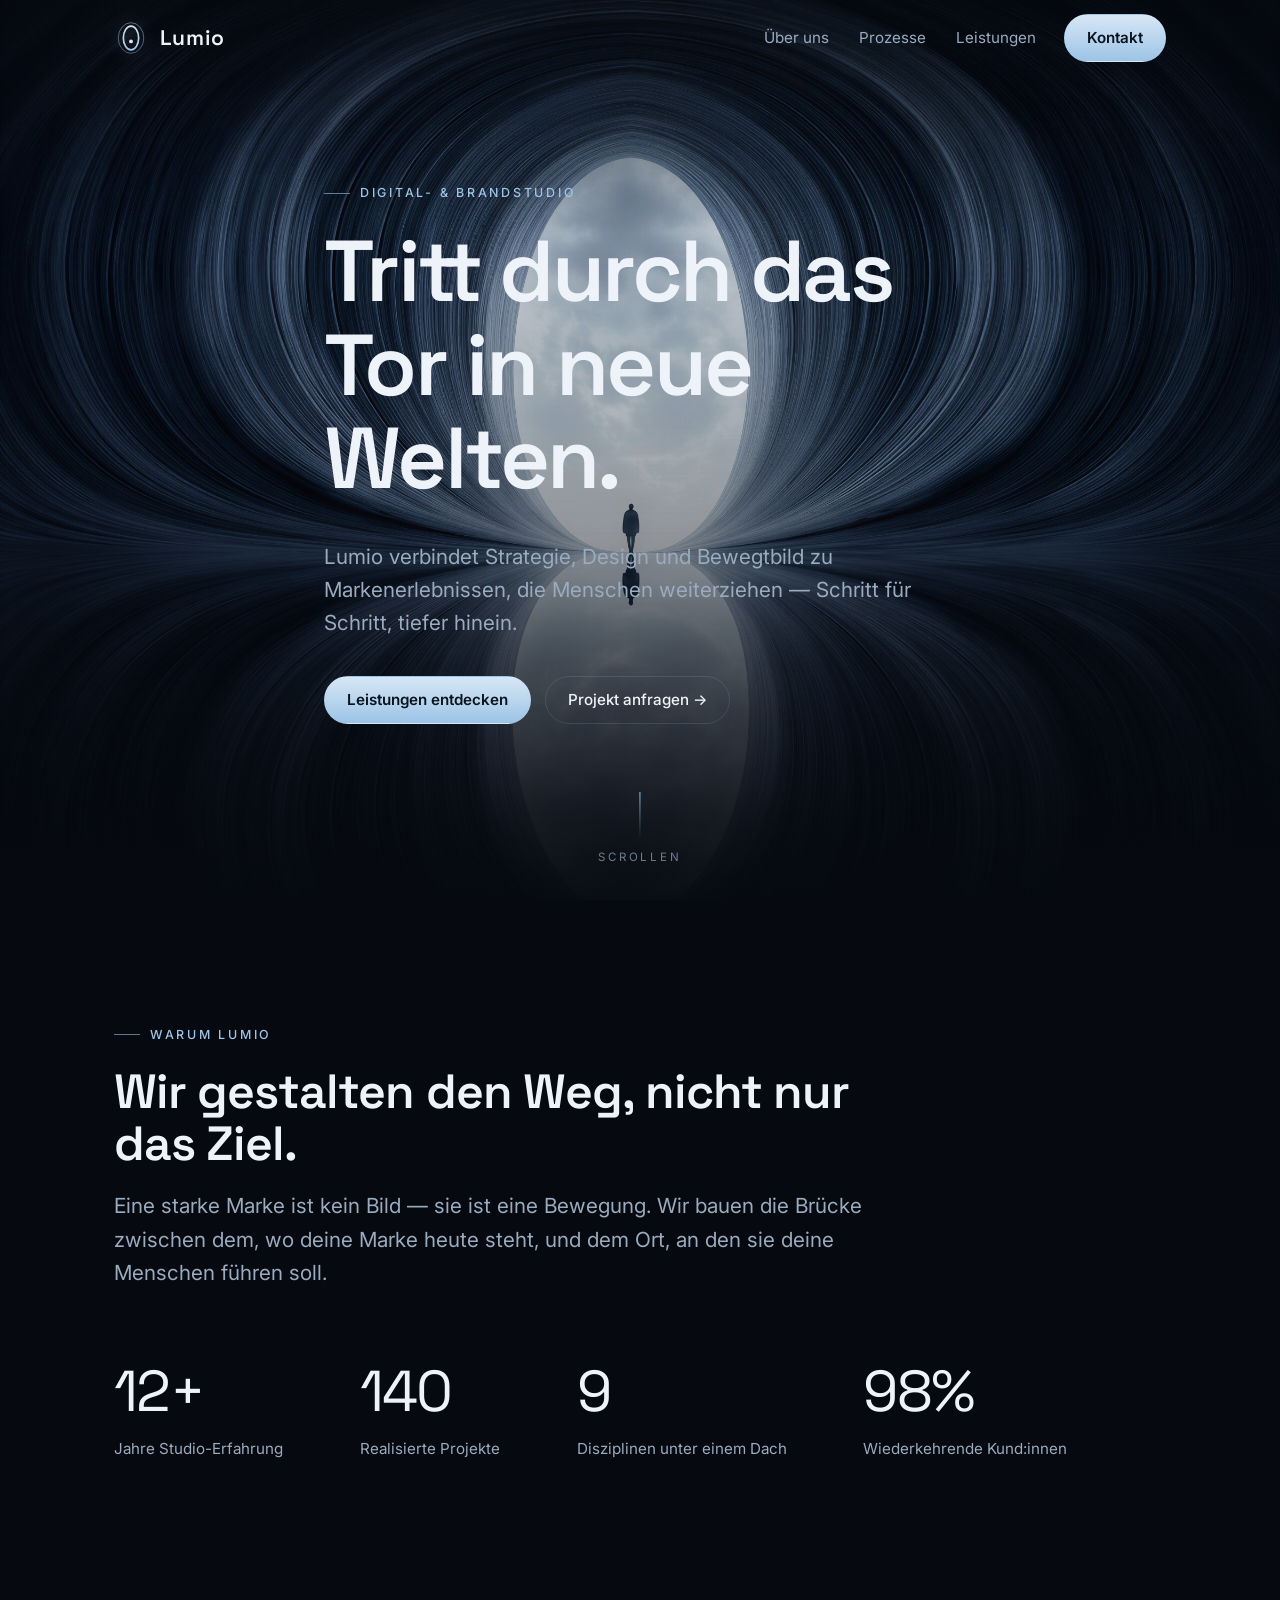
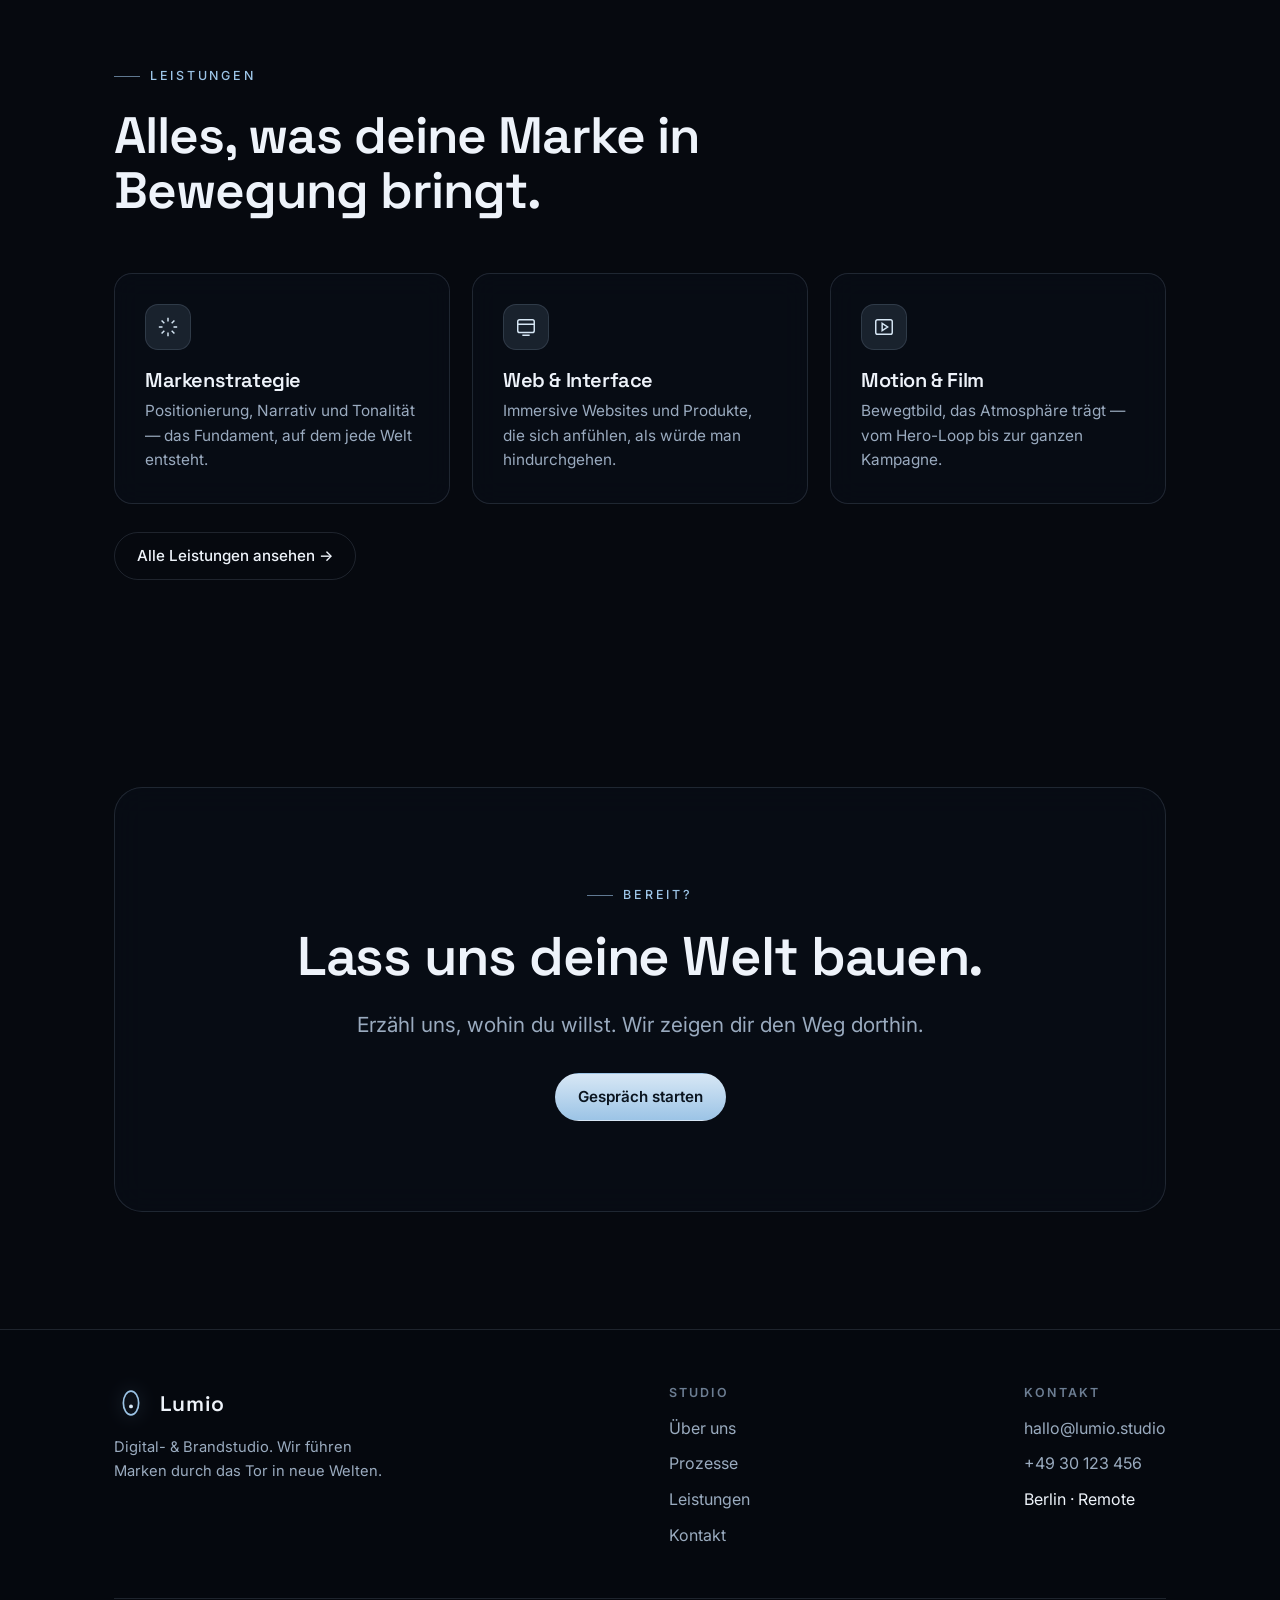
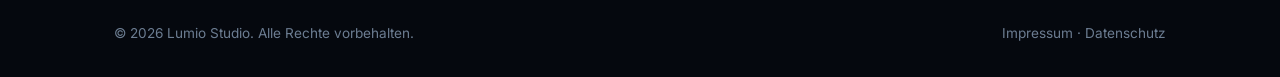
==== index.html @ 95ab51a7 "Initial commit: Lumio website with scroll-driven portal background Multi-page static site (Home, Übe" ====
<!DOCTYPE html>
<html lang="de">
<head>
  <meta charset="UTF-8">
  <meta name="viewport" content="width=device-width, initial-scale=1.0">
  <title>Lumio — Wir führen Marken durch das Tor in neue Welten</title>
  <meta name="description" content="Lumio ist ein Digital- und Brandstudio. Wir verbinden Strategie, Design und Bewegtbild zu Markenerlebnissen, die Menschen weiterziehen.">
  <link rel="preconnect" href="https://fonts.googleapis.com">
  <link rel="preconnect" href="https://fonts.gstatic.com" crossorigin>
  <link href="https://fonts.googleapis.com/css2?family=Inter:wght@400;500;600&family=Space+Grotesk:wght@400;500;600;700&display=swap" rel="stylesheet">
  <link rel="stylesheet" href="css/style.css">
</head>
<body>

  <!-- ===== Cinematic scroll background ===== -->
  <div class="scene" aria-hidden="true">
    <video id="scene-video" class="scene__video" muted playsinline preload="auto" poster="assets/moon-walk.jpg">
      <source src="assets/moon-walk.mp4" type="video/mp4">
    </video>
    <img class="scene__poster" src="assets/moon-walk.jpg" alt="">
  </div>
  <div class="scene__veil" aria-hidden="true"></div>
  <div class="scene__pulse" aria-hidden="true"></div>

  <!-- ===== Header ===== -->
  <header class="site-header">
    <div class="container">
      <nav class="nav" aria-label="Hauptnavigation">
        <a href="index.html" class="brand" aria-label="Lumio Startseite">
          <svg class="brand__mark" viewBox="0 0 40 40" fill="none" xmlns="http://www.w3.org/2000/svg">
            <ellipse cx="20" cy="20" rx="9" ry="14" stroke="url(#lg)" stroke-width="2"/>
            <ellipse cx="20" cy="20" rx="15" ry="18" stroke="url(#lg)" stroke-width="1" opacity="0.5"/>
            <circle cx="20" cy="24" r="2.3" fill="#d7e7f5"/>
            <defs><linearGradient id="lg" x1="20" y1="2" x2="20" y2="38" gradientUnits="userSpaceOnUse">
              <stop stop-color="#d7e7f5"/><stop offset="1" stop-color="#9cc4e6"/>
            </linearGradient></defs>
          </svg>
          <span class="brand__name">Lumio</span>
        </a>
        <ul class="nav__links">
          <li><a href="ueber-uns.html">Über uns</a></li>
          <li><a href="prozesse.html">Prozesse</a></li>
          <li><a href="leistungen.html">Leistungen</a></li>
        </ul>
        <a href="kontakt.html" class="btn btn--solid">Kontakt</a>
        <button class="nav__toggle" aria-label="Menü öffnen">
          <svg viewBox="0 0 24 24" fill="none" stroke="currentColor" stroke-width="1.8"><path d="M4 7h16M4 12h16M4 17h16"/></svg>
        </button>
      </nav>
    </div>
  </header>

  <main>
    <!-- ===== Hero ===== -->
    <section class="hero">
      <div class="container hero__inner">
        <span class="eyebrow">Digital- &amp; Brandstudio</span>
        <h1 class="display">Tritt durch das Tor in neue Welten.</h1>
        <p class="lead">Lumio verbindet Strategie, Design und Bewegtbild zu Markenerlebnissen, die Menschen weiterziehen — Schritt für Schritt, tiefer hinein.</p>
        <div class="hero__cta">
          <a href="leistungen.html" class="btn btn--solid">Leistungen entdecken</a>
          <a href="kontakt.html" class="btn btn--ghost">Projekt anfragen →</a>
        </div>
      </div>
      <div class="scroll-cue">
        <span class="scroll-cue__line"></span>
        Scrollen
      </div>
    </section>

    <!-- ===== Intro / stats ===== -->
    <section class="section">
      <div class="container">
        <div class="reveal" style="max-width: 780px;">
          <span class="eyebrow">Warum Lumio</span>
          <h2 style="font-size: clamp(1.9rem, 4vw, 3rem);">Wir gestalten den Weg, nicht nur das Ziel.</h2>
          <p class="lead">Eine starke Marke ist kein Bild — sie ist eine Bewegung. Wir bauen die Brücke zwischen dem, wo deine Marke heute steht, und dem Ort, an den sie deine Menschen führen soll.</p>
        </div>
        <div class="stats reveal" style="margin-top: 48px;">
          <div class="stat"><div class="stat__num">12+</div><div class="stat__label">Jahre Studio-Erfahrung</div></div>
          <div class="stat"><div class="stat__num">140</div><div class="stat__label">Realisierte Projekte</div></div>
          <div class="stat"><div class="stat__num">9</div><div class="stat__label">Disziplinen unter einem Dach</div></div>
          <div class="stat"><div class="stat__num">98%</div><div class="stat__label">Wiederkehrende Kund:innen</div></div>
        </div>
      </div>
    </section>

    <!-- ===== Leistungen preview ===== -->
    <section class="section section--tight">
      <div class="container">
        <div class="section-head reveal">
          <span class="eyebrow">Leistungen</span>
          <h2>Alles, was deine Marke in Bewegung bringt.</h2>
        </div>
        <div class="grid grid--3">
          <article class="card reveal">
            <div class="card__icon"><svg viewBox="0 0 24 24" fill="none" stroke="currentColor" stroke-width="1.6"><path d="M12 2v4M12 18v4M2 12h4M18 12h4M5 5l3 3M16 16l3 3M19 5l-3 3M8 16l-3 3"/></svg></div>
            <h3>Markenstrategie</h3>
            <p>Positionierung, Narrativ und Tonalität — das Fundament, auf dem jede Welt entsteht.</p>
          </article>
          <article class="card reveal">
            <div class="card__icon"><svg viewBox="0 0 24 24" fill="none" stroke="currentColor" stroke-width="1.6"><rect x="3" y="4" width="18" height="14" rx="2"/><path d="M3 9h18M8 21h8"/></svg></div>
            <h3>Web &amp; Interface</h3>
            <p>Immersive Websites und Produkte, die sich anfühlen, als würde man hindurchgehen.</p>
          </article>
          <article class="card reveal">
            <div class="card__icon"><svg viewBox="0 0 24 24" fill="none" stroke="currentColor" stroke-width="1.6"><polygon points="10 8 16 12 10 16 10 8"/><rect x="3" y="4" width="18" height="16" rx="2"/></svg></div>
            <h3>Motion &amp; Film</h3>
            <p>Bewegtbild, das Atmosphäre trägt — vom Hero-Loop bis zur ganzen Kampagne.</p>
          </article>
        </div>
        <p class="reveal" style="margin-top: 28px;"><a href="leistungen.html" class="btn btn--ghost">Alle Leistungen ansehen →</a></p>
      </div>
    </section>

    <!-- ===== CTA ===== -->
    <section class="section">
      <div class="container">
        <div class="cta glass reveal">
          <span class="eyebrow" style="justify-content:center;">Bereit?</span>
          <h2>Lass uns deine Welt bauen.</h2>
          <p class="lead">Erzähl uns, wohin du willst. Wir zeigen dir den Weg dorthin.</p>
          <a href="kontakt.html" class="btn btn--solid">Gespräch starten</a>
        </div>
      </div>
    </section>
  </main>

  <!-- ===== Footer ===== -->
  <footer class="site-footer">
    <div class="container">
      <div class="footer-grid">
        <div class="footer-col" style="max-width: 280px;">
          <a href="index.html" class="brand" style="margin-bottom:16px;">
            <svg class="brand__mark" viewBox="0 0 40 40" fill="none"><ellipse cx="20" cy="20" rx="9" ry="14" stroke="#9cc4e6" stroke-width="2"/><circle cx="20" cy="24" r="2.3" fill="#d7e7f5"/></svg>
            <span class="brand__name">Lumio</span>
          </a>
          <p style="font-size:0.92rem;">Digital- &amp; Brandstudio. Wir führen Marken durch das Tor in neue Welten.</p>
        </div>
        <div class="footer-col">
          <h4>Studio</h4>
          <ul>
            <li><a href="ueber-uns.html">Über uns</a></li>
            <li><a href="prozesse.html">Prozesse</a></li>
            <li><a href="leistungen.html">Leistungen</a></li>
            <li><a href="kontakt.html">Kontakt</a></li>
          </ul>
        </div>
        <div class="footer-col">
          <h4>Kontakt</h4>
          <ul>
            <li><a href="mailto:hallo@lumio.studio">hallo@lumio.studio</a></li>
            <li><a href="tel:+4930123456">+49 30 123 456</a></li>
            <li>Berlin · Remote</li>
          </ul>
        </div>
      </div>
      <div class="footer-bottom">
        <span>© 2026 Lumio Studio. Alle Rechte vorbehalten.</span>
        <span>Impressum · Datenschutz</span>
      </div>
    </div>
  </footer>

  <script src="js/scroll-scene.js"></script>
</body>
</html>
---- css/style.css ----
/* ============================================================
   LUMIO — Design System
   Atmospheric, cinematic agency site built around the
   "moon-walk" portal footage that scrubs on scroll.
   ============================================================ */

:root {
  /* Palette — pulled from the moon-walk footage */
  --bg:        #06090f;
  --bg-2:      #0a0f18;
  --ink:       #eef3fa;
  --muted:     #9aabbf;
  --muted-2:   #6c7d92;
  --line:      rgba(180, 205, 235, 0.14);
  --accent:    #9cc4e6;
  --accent-2:  #d7e7f5;
  --glow:      rgba(156, 196, 230, 0.45);
  --panel:     rgba(10, 16, 26, 0.55);
  --panel-2:   rgba(14, 21, 33, 0.72);

  /* Type */
  --font-display: "Space Grotesk", "Trebuchet MS", system-ui, sans-serif;
  --font-body: "Inter", -apple-system, BlinkMacSystemFont, "Segoe UI", Roboto, sans-serif;

  /* Layout */
  --maxw: 1180px;
  --gutter: clamp(20px, 5vw, 64px);
  --radius: 18px;

  --ease: cubic-bezier(0.22, 1, 0.36, 1);
}

* { box-sizing: border-box; }

html { scroll-behavior: smooth; }

body {
  margin: 0;
  font-family: var(--font-body);
  color: var(--ink);
  background: var(--bg);
  line-height: 1.6;
  -webkit-font-smoothing: antialiased;
  overflow-x: hidden;
}

h1, h2, h3, h4 {
  font-family: var(--font-display);
  font-weight: 600;
  line-height: 1.08;
  letter-spacing: -0.02em;
  margin: 0 0 0.4em;
}

p { margin: 0 0 1.1em; color: var(--muted); }
a { color: inherit; text-decoration: none; }

.container {
  width: 100%;
  max-width: var(--maxw);
  margin-inline: auto;
  padding-inline: var(--gutter);
}

/* ============================================================
   Scroll-driven cinematic background
   ============================================================ */
.scene {
  position: fixed;
  inset: 0;
  z-index: -2;
  overflow: hidden;
  background: #000;
  /* transform-origin centred on the portal in the footage */
  transform-origin: 50% 46%;
  will-change: transform, filter;
}

.scene__video,
.scene__poster {
  position: absolute;
  inset: 0;
  width: 100%;
  height: 100%;
  object-fit: cover;
  object-position: 50% 46%;
}

.scene__poster {
  z-index: 1;
  transition: opacity 0.8s var(--ease);
}
.scene.is-ready .scene__poster { opacity: 0; }

/* Vignette + atmosphere so foreground text always reads */
.scene__veil {
  position: fixed;
  inset: 0;
  z-index: -1;
  pointer-events: none;
  background:
    radial-gradient(120% 80% at 50% 18%, rgba(6,9,15,0) 38%, rgba(6,9,15,0.55) 100%),
    linear-gradient(180deg, rgba(6,9,15,0.72) 0%, rgba(6,9,15,0.15) 26%, rgba(6,9,15,0.35) 64%, rgba(6,9,15,0.92) 100%);
}

/* Faint travelling glow that intensifies as you dive in */
.scene__pulse {
  position: fixed;
  left: 50%;
  top: 46%;
  z-index: -1;
  width: 42vmin;
  height: 42vmin;
  transform: translate(-50%, -50%);
  border-radius: 50%;
  pointer-events: none;
  background: radial-gradient(circle, var(--glow) 0%, rgba(156,196,230,0) 68%);
  opacity: 0.0;
  mix-blend-mode: screen;
}

/* ============================================================
   Header
   ============================================================ */
.site-header {
  position: fixed;
  top: 0;
  left: 0;
  right: 0;
  z-index: 100;
  transition: background 0.4s var(--ease), border-color 0.4s var(--ease), backdrop-filter 0.4s;
  border-bottom: 1px solid transparent;
}
.site-header.is-scrolled {
  background: rgba(6, 9, 15, 0.55);
  backdrop-filter: blur(14px) saturate(120%);
  -webkit-backdrop-filter: blur(14px) saturate(120%);
  border-bottom-color: var(--line);
}

.nav {
  display: flex;
  align-items: center;
  gap: 28px;
  height: 76px;
}

.brand {
  display: flex;
  align-items: center;
  gap: 12px;
  margin-right: auto;
}
.brand__mark {
  width: 34px;
  height: 34px;
  flex: none;
  filter: drop-shadow(0 0 10px var(--glow));
}
.brand__name {
  font-family: var(--font-display);
  font-weight: 600;
  font-size: 1.32rem;
  letter-spacing: 0.04em;
  color: var(--ink);
}

.nav__links {
  display: flex;
  align-items: center;
  gap: 30px;
  list-style: none;
  margin: 0;
  padding: 0;
}
.nav__links a {
  font-size: 0.95rem;
  color: var(--muted);
  position: relative;
  padding: 6px 0;
  transition: color 0.25s var(--ease);
}
.nav__links a::after {
  content: "";
  position: absolute;
  left: 0; bottom: 0;
  width: 0; height: 1.5px;
  background: var(--accent);
  box-shadow: 0 0 8px var(--glow);
  transition: width 0.3s var(--ease);
}
.nav__links a:hover,
.nav__links a[aria-current="page"] { color: var(--ink); }
.nav__links a:hover::after,
.nav__links a[aria-current="page"]::after { width: 100%; }

.btn {
  display: inline-flex;
  align-items: center;
  gap: 9px;
  font-family: var(--font-body);
  font-size: 0.95rem;
  font-weight: 500;
  padding: 11px 22px;
  border-radius: 100px;
  border: 1px solid var(--line);
  color: var(--ink);
  background: rgba(156, 196, 230, 0.08);
  cursor: pointer;
  transition: transform 0.25s var(--ease), background 0.25s, border-color 0.25s, box-shadow 0.25s;
}
.btn:hover {
  transform: translateY(-2px);
  background: rgba(156, 196, 230, 0.18);
  border-color: var(--accent);
  box-shadow: 0 8px 30px -10px var(--glow);
}
.btn--solid {
  background: linear-gradient(180deg, var(--accent-2), var(--accent));
  color: #0a141f;
  font-weight: 600;
  border-color: transparent;
}
.btn--solid:hover {
  background: linear-gradient(180deg, #ffffff, var(--accent-2));
  box-shadow: 0 10px 36px -8px var(--glow);
}
.btn--ghost { background: transparent; }

/* Mobile nav toggle */
.nav__toggle {
  display: none;
  background: none;
  border: 0;
  color: var(--ink);
  cursor: pointer;
  padding: 8px;
}
.nav__toggle svg { width: 26px; height: 26px; }

/* ============================================================
   Sections / generic layout
   ============================================================ */
main { position: relative; z-index: 1; }

.section { padding-block: clamp(80px, 13vh, 160px); }
.section--tight { padding-block: clamp(56px, 8vh, 96px); }

.eyebrow {
  display: inline-flex;
  align-items: center;
  gap: 10px;
  font-size: 0.78rem;
  font-weight: 500;
  letter-spacing: 0.22em;
  text-transform: uppercase;
  color: var(--accent);
  margin-bottom: 22px;
}
.eyebrow::before {
  content: "";
  width: 26px; height: 1px;
  background: var(--accent);
  opacity: 0.6;
}

.display {
  font-size: clamp(2.6rem, 7vw, 5.4rem);
  letter-spacing: -0.03em;
}
.lead {
  font-size: clamp(1.05rem, 1.7vw, 1.3rem);
  color: var(--muted);
  max-width: 60ch;
}

.glass {
  background: var(--panel);
  backdrop-filter: blur(16px);
  -webkit-backdrop-filter: blur(16px);
  border: 1px solid var(--line);
  border-radius: var(--radius);
}

/* ============================================================
   Hero
   ============================================================ */
.hero {
  min-height: 100vh;
  display: flex;
  align-items: center;
  position: relative;
}
.hero__inner { max-width: 760px; }
.hero .lead { margin-bottom: 36px; }
.hero__cta { display: flex; flex-wrap: wrap; gap: 14px; }

.scroll-cue {
  position: absolute;
  left: 50%;
  bottom: 34px;
  transform: translateX(-50%);
  display: flex;
  flex-direction: column;
  align-items: center;
  gap: 10px;
  color: var(--muted-2);
  font-size: 0.72rem;
  letter-spacing: 0.24em;
  text-transform: uppercase;
}
.scroll-cue__line {
  width: 1px; height: 46px;
  background: linear-gradient(var(--accent), transparent);
  position: relative;
  overflow: hidden;
}
.scroll-cue__line::after {
  content: "";
  position: absolute;
  top: -50%; left: 0;
  width: 100%; height: 50%;
  background: var(--accent-2);
  box-shadow: 0 0 8px var(--glow);
  animation: cue 1.9s var(--ease) infinite;
}
@keyframes cue {
  0%   { top: -50%; }
  100% { top: 120%; }
}

/* Smaller hero for inner pages */
.page-hero {
  min-height: 78vh;
  display: flex;
  align-items: flex-end;
  padding-bottom: clamp(48px, 9vh, 110px);
}
.page-hero__inner { max-width: 820px; }

/* ============================================================
   Cards / grids
   ============================================================ */
.grid {
  display: grid;
  gap: 22px;
}
.grid--3 { grid-template-columns: repeat(3, 1fr); }
.grid--2 { grid-template-columns: repeat(2, 1fr); }

.card {
  padding: 30px;
  border-radius: var(--radius);
  background: var(--panel);
  backdrop-filter: blur(14px);
  -webkit-backdrop-filter: blur(14px);
  border: 1px solid var(--line);
  transition: transform 0.4s var(--ease), border-color 0.4s, background 0.4s;
}
.card:hover {
  transform: translateY(-6px);
  border-color: rgba(156,196,230,0.4);
  background: var(--panel-2);
}
.card__icon {
  width: 46px; height: 46px;
  display: grid; place-items: center;
  border-radius: 13px;
  background: rgba(156,196,230,0.12);
  border: 1px solid var(--line);
  margin-bottom: 20px;
  color: var(--accent-2);
}
.card__icon svg { width: 22px; height: 22px; }
.card h3 { font-size: 1.25rem; }
.card p { margin-bottom: 0; font-size: 0.96rem; }

/* Process steps */
.steps { counter-reset: step; display: grid; gap: 18px; }
.step {
  display: grid;
  grid-template-columns: 84px 1fr;
  gap: 26px;
  align-items: start;
  padding: 28px 30px;
  border-radius: var(--radius);
  background: var(--panel);
  border: 1px solid var(--line);
  backdrop-filter: blur(14px);
  -webkit-backdrop-filter: blur(14px);
}
.step__num {
  counter-increment: step;
  font-family: var(--font-display);
  font-size: 2.4rem;
  color: var(--accent);
  opacity: 0.7;
  line-height: 1;
}
.step__num::before { content: "0" counter(step); }
.step h3 { font-size: 1.3rem; margin-bottom: 0.3em; }
.step p { margin-bottom: 0; }

/* Stats */
.stats {
  display: flex;
  flex-wrap: wrap;
  gap: clamp(28px, 6vw, 80px);
  padding-block: 8px;
}
.stat__num {
  font-family: var(--font-display);
  font-size: clamp(2.4rem, 5vw, 3.6rem);
  color: var(--ink);
  letter-spacing: -0.03em;
}
.stat__label { color: var(--muted); font-size: 0.95rem; }

/* Section heading block */
.section-head { max-width: 720px; margin-bottom: 54px; }
.section-head h2 { font-size: clamp(2rem, 4vw, 3.2rem); }

/* ============================================================
   CTA band
   ============================================================ */
.cta {
  text-align: center;
  padding: clamp(48px, 8vw, 90px);
  border-radius: 28px;
}
.cta h2 { font-size: clamp(2rem, 4.5vw, 3.4rem); }
.cta .lead { margin-inline: auto; margin-bottom: 32px; }

/* ============================================================
   Contact
   ============================================================ */
.contact-grid {
  display: grid;
  grid-template-columns: 1fr 1fr;
  gap: 40px;
  align-items: start;
}
.field { margin-bottom: 18px; }
.field label {
  display: block;
  font-size: 0.82rem;
  letter-spacing: 0.08em;
  text-transform: uppercase;
  color: var(--muted);
  margin-bottom: 8px;
}
.field input,
.field textarea {
  width: 100%;
  padding: 14px 16px;
  border-radius: 12px;
  border: 1px solid var(--line);
  background: rgba(6,9,15,0.5);
  color: var(--ink);
  font-family: inherit;
  font-size: 0.98rem;
  transition: border-color 0.25s, box-shadow 0.25s;
}
.field input:focus,
.field textarea:focus {
  outline: none;
  border-color: var(--accent);
  box-shadow: 0 0 0 3px rgba(156,196,230,0.15);
}
.field textarea { min-height: 140px; resize: vertical; }

.contact-info li {
  display: flex;
  gap: 14px;
  padding: 16px 0;
  border-bottom: 1px solid var(--line);
  color: var(--muted);
}
.contact-info { list-style: none; margin: 0; padding: 0; }
.contact-info strong { color: var(--ink); font-weight: 500; }
.contact-info svg { width: 20px; height: 20px; color: var(--accent); flex: none; margin-top: 2px; }

/* ============================================================
   Footer
   ============================================================ */
.site-footer {
  position: relative;
  z-index: 1;
  border-top: 1px solid var(--line);
  background: rgba(6,9,15,0.7);
  backdrop-filter: blur(14px);
  -webkit-backdrop-filter: blur(14px);
  padding-block: 56px 32px;
}
.footer-grid {
  display: flex;
  flex-wrap: wrap;
  justify-content: space-between;
  gap: 40px;
  margin-bottom: 40px;
}
.footer-col h4 {
  font-family: var(--font-body);
  font-size: 0.78rem;
  letter-spacing: 0.18em;
  text-transform: uppercase;
  color: var(--muted-2);
  margin-bottom: 16px;
}
.footer-col ul { list-style: none; margin: 0; padding: 0; }
.footer-col li { margin-bottom: 10px; }
.footer-col a { color: var(--muted); transition: color 0.2s; }
.footer-col a:hover { color: var(--ink); }
.footer-bottom {
  display: flex;
  justify-content: space-between;
  flex-wrap: wrap;
  gap: 12px;
  padding-top: 24px;
  border-top: 1px solid var(--line);
  color: var(--muted-2);
  font-size: 0.85rem;
}

/* ============================================================
   Reveal on scroll
   ============================================================ */
.reveal {
  opacity: 0;
  transform: translateY(28px);
  transition: opacity 0.9s var(--ease), transform 0.9s var(--ease);
}
.reveal.is-visible { opacity: 1; transform: none; }

/* ============================================================
   Responsive
   ============================================================ */
@media (max-width: 880px) {
  .grid--3, .grid--2, .contact-grid { grid-template-columns: 1fr; }
  .step { grid-template-columns: 60px 1fr; gap: 16px; }

  .nav__toggle { display: inline-flex; order: 3; }
  .nav__links,
  .nav .btn--solid { display: none; }

  .nav--open .nav__links {
    display: flex;
    flex-direction: column;
    align-items: flex-start;
    gap: 4px;
    position: absolute;
    top: 76px; left: 0; right: 0;
    padding: 18px var(--gutter) 26px;
    background: rgba(6,9,15,0.92);
    backdrop-filter: blur(16px);
    -webkit-backdrop-filter: blur(16px);
    border-bottom: 1px solid var(--line);
  }
  .nav--open .nav__links a { padding: 12px 0; font-size: 1.05rem; }
  .nav--open .btn--solid {
    display: inline-flex;
    margin-top: 12px;
  }
}

@media (prefers-reduced-motion: reduce) {
  html { scroll-behavior: auto; }
  .scroll-cue__line::after { animation: none; }
  .reveal { opacity: 1; transform: none; transition: none; }
}
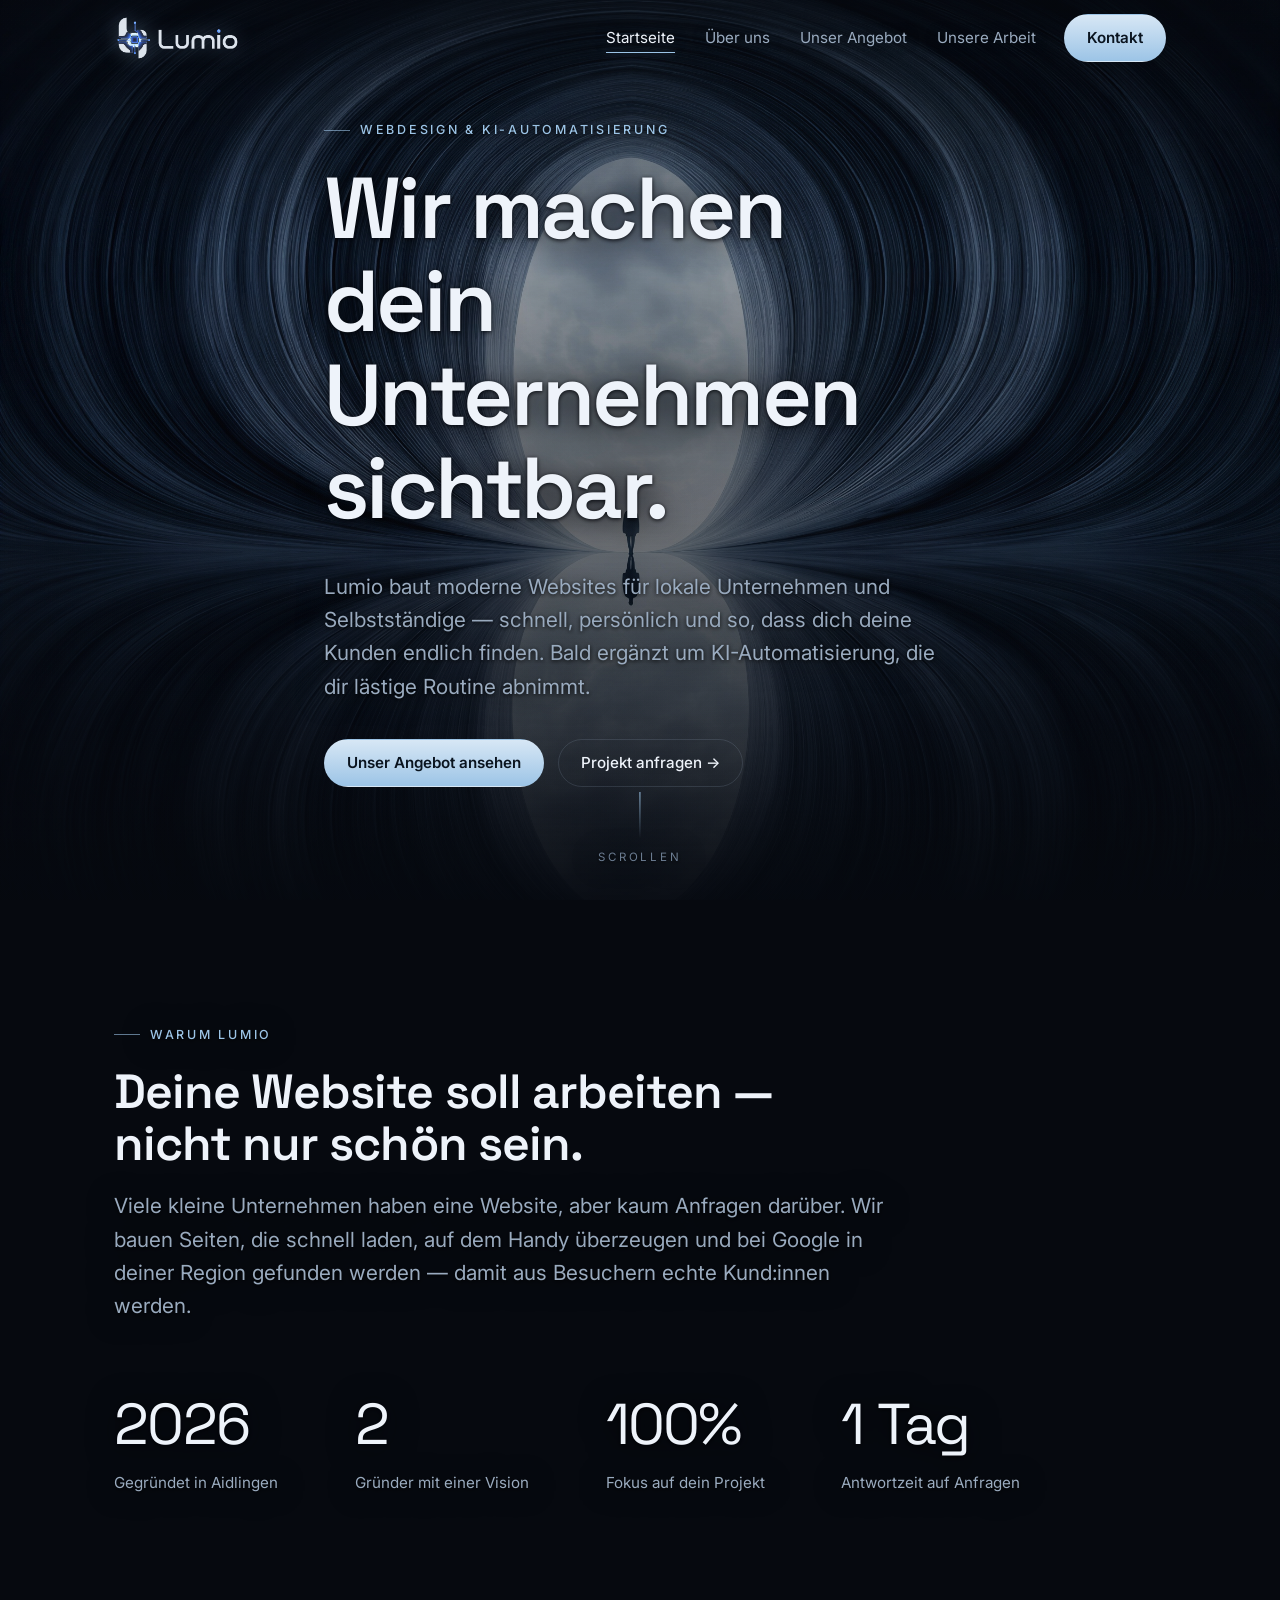
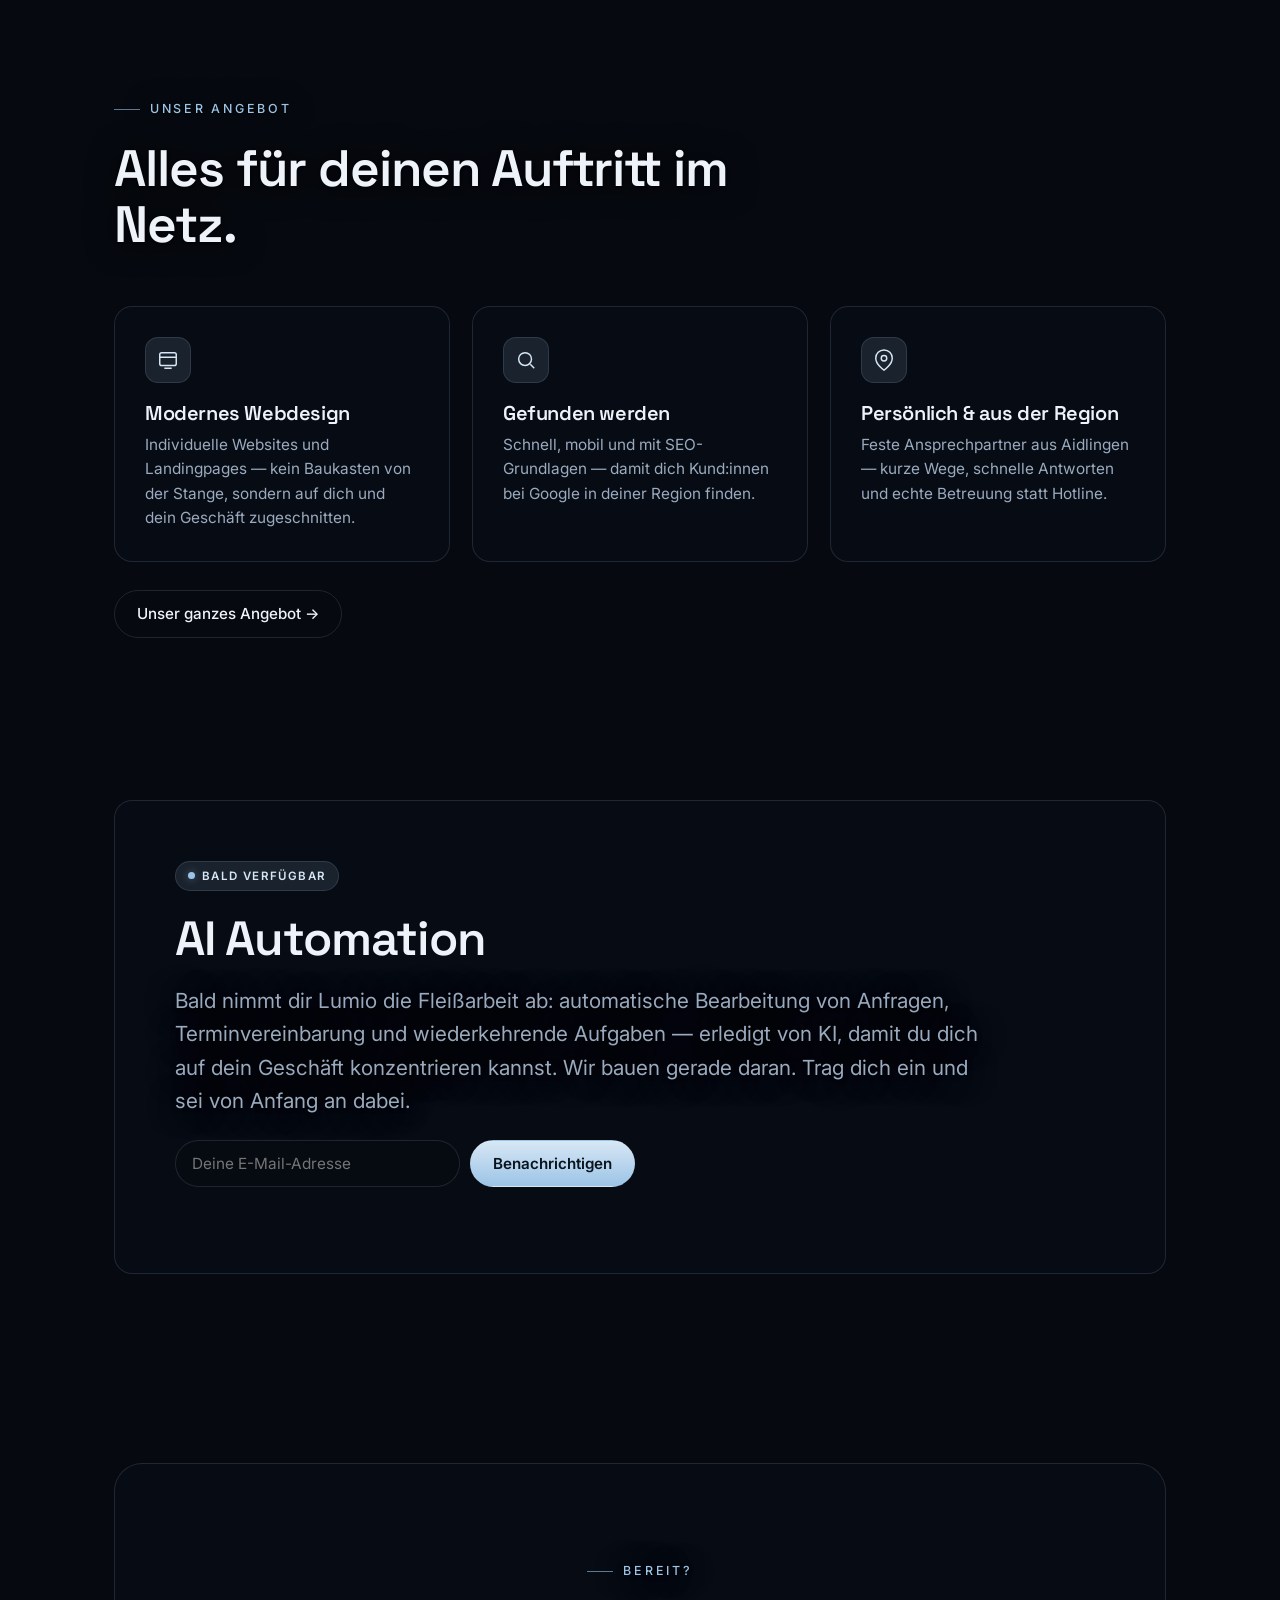
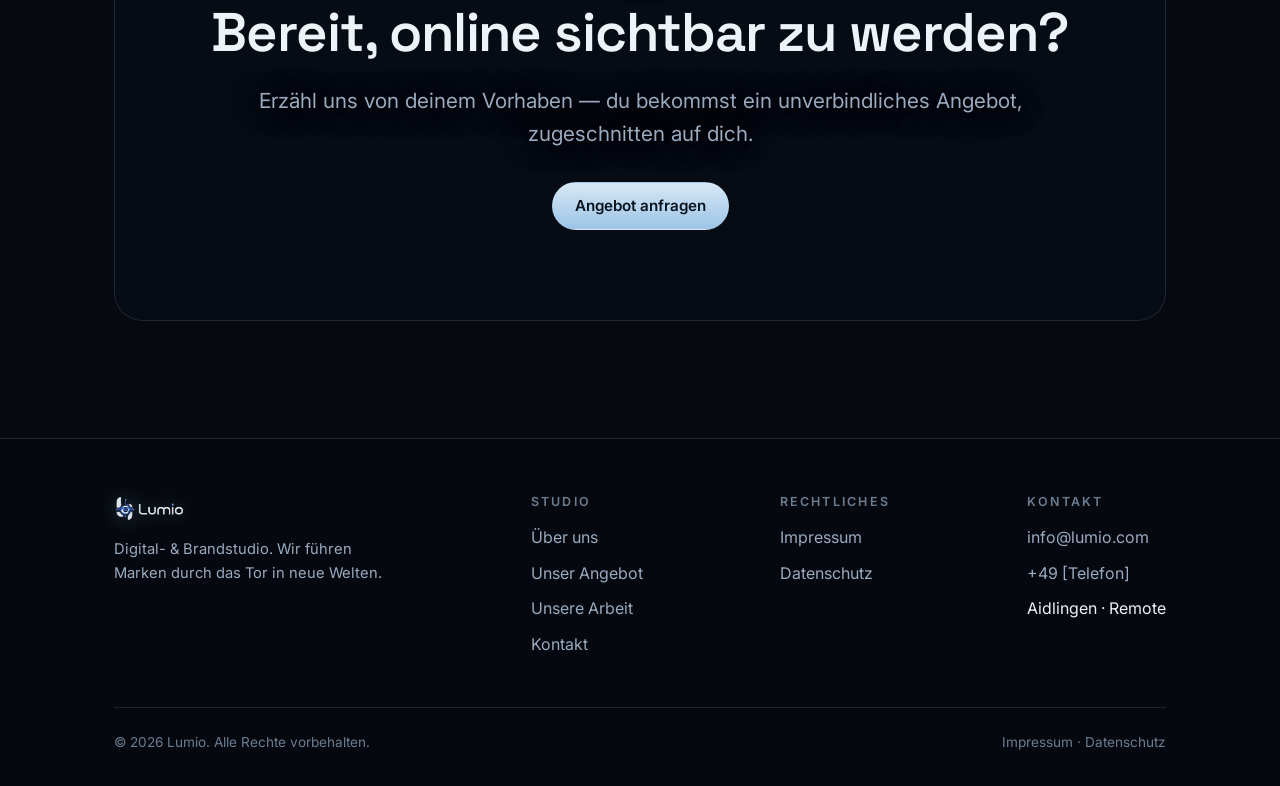
==== commit e842707f: "Tailor site to Lumio (Webdesign & KI-Automatisierung) + brand & UX polish Content reworked front-to-" ====
--- a/index.html
+++ b/index.html
@@ -3,8 +3,8 @@
 <head>
   <meta charset="UTF-8">
   <meta name="viewport" content="width=device-width, initial-scale=1.0">
-  <title>Lumio — Wir führen Marken durch das Tor in neue Welten</title>
-  <meta name="description" content="Lumio ist ein Digital- und Brandstudio. Wir verbinden Strategie, Design und Bewegtbild zu Markenerlebnissen, die Menschen weiterziehen.">
+  <title>Lumio — Webdesign &amp; KI-Automatisierung aus Aidlingen</title>
+  <meta name="description" content="Lumio baut moderne Websites für lokale Unternehmen und Selbstständige in und um Aidlingen — schnell, individuell und so, dass deine Kunden dich finden. Bald: KI-Automatisierung.">
   <link rel="preconnect" href="https://fonts.googleapis.com">
   <link rel="preconnect" href="https://fonts.gstatic.com" crossorigin>
   <link href="https://fonts.googleapis.com/css2?family=Inter:wght@400;500;600&family=Space+Grotesk:wght@400;500;600;700&display=swap" rel="stylesheet">
@@ -27,20 +27,13 @@
     <div class="container">
       <nav class="nav" aria-label="Hauptnavigation">
         <a href="index.html" class="brand" aria-label="Lumio Startseite">
-          <svg class="brand__mark" viewBox="0 0 40 40" fill="none" xmlns="http://www.w3.org/2000/svg">
-            <ellipse cx="20" cy="20" rx="9" ry="14" stroke="url(#lg)" stroke-width="2"/>
-            <ellipse cx="20" cy="20" rx="15" ry="18" stroke="url(#lg)" stroke-width="1" opacity="0.5"/>
-            <circle cx="20" cy="24" r="2.3" fill="#d7e7f5"/>
-            <defs><linearGradient id="lg" x1="20" y1="2" x2="20" y2="38" gradientUnits="userSpaceOnUse">
-              <stop stop-color="#d7e7f5"/><stop offset="1" stop-color="#9cc4e6"/>
-            </linearGradient></defs>
-          </svg>
-          <span class="brand__name">Lumio</span>
+          <img class="brand__logo" src="assets/logo-lockup-light.png" alt="Lumio">
         </a>
         <ul class="nav__links">
+          <li><a href="index.html" aria-current="page">Startseite</a></li>
           <li><a href="ueber-uns.html">Über uns</a></li>
-          <li><a href="prozesse.html">Prozesse</a></li>
-          <li><a href="leistungen.html">Leistungen</a></li>
+          <li><a href="leistungen.html">Unser Angebot</a></li>
+          <li><a href="prozesse.html">Unsere Arbeit</a></li>
         </ul>
         <a href="kontakt.html" class="btn btn--solid">Kontakt</a>
         <button class="nav__toggle" aria-label="Menü öffnen">
@@ -54,11 +47,11 @@
     <!-- ===== Hero ===== -->
     <section class="hero">
       <div class="container hero__inner">
-        <span class="eyebrow">Digital- &amp; Brandstudio</span>
-        <h1 class="display">Tritt durch das Tor in neue Welten.</h1>
-        <p class="lead">Lumio verbindet Strategie, Design und Bewegtbild zu Markenerlebnissen, die Menschen weiterziehen — Schritt für Schritt, tiefer hinein.</p>
+        <span class="eyebrow">Webdesign &amp; KI-Automatisierung</span>
+        <h1 class="display">Wir machen dein Unternehmen sichtbar.</h1>
+        <p class="lead">Lumio baut moderne Websites für lokale Unternehmen und Selbstständige — schnell, persönlich und so, dass dich deine Kunden endlich finden. Bald ergänzt um KI-Automatisierung, die dir lästige Routine abnimmt.</p>
         <div class="hero__cta">
-          <a href="leistungen.html" class="btn btn--solid">Leistungen entdecken</a>
+          <a href="leistungen.html" class="btn btn--solid">Unser Angebot ansehen</a>
           <a href="kontakt.html" class="btn btn--ghost">Projekt anfragen →</a>
         </div>
       </div>
@@ -73,14 +66,14 @@
       <div class="container">
         <div class="reveal" style="max-width: 780px;">
           <span class="eyebrow">Warum Lumio</span>
-          <h2 style="font-size: clamp(1.9rem, 4vw, 3rem);">Wir gestalten den Weg, nicht nur das Ziel.</h2>
-          <p class="lead">Eine starke Marke ist kein Bild — sie ist eine Bewegung. Wir bauen die Brücke zwischen dem, wo deine Marke heute steht, und dem Ort, an den sie deine Menschen führen soll.</p>
+          <h2 style="font-size: clamp(1.9rem, 4vw, 3rem);">Deine Website soll arbeiten — nicht nur schön sein.</h2>
+          <p class="lead">Viele kleine Unternehmen haben eine Website, aber kaum Anfragen darüber. Wir bauen Seiten, die schnell laden, auf dem Handy überzeugen und bei Google in deiner Region gefunden werden — damit aus Besuchern echte Kund:innen werden.</p>
         </div>
         <div class="stats reveal" style="margin-top: 48px;">
-          <div class="stat"><div class="stat__num">12+</div><div class="stat__label">Jahre Studio-Erfahrung</div></div>
-          <div class="stat"><div class="stat__num">140</div><div class="stat__label">Realisierte Projekte</div></div>
-          <div class="stat"><div class="stat__num">9</div><div class="stat__label">Disziplinen unter einem Dach</div></div>
-          <div class="stat"><div class="stat__num">98%</div><div class="stat__label">Wiederkehrende Kund:innen</div></div>
+          <div class="stat"><div class="stat__num">2026</div><div class="stat__label">Gegründet in Aidlingen</div></div>
+          <div class="stat"><div class="stat__num">2</div><div class="stat__label">Gründer mit einer Vision</div></div>
+          <div class="stat"><div class="stat__num">100%</div><div class="stat__label">Fokus auf dein Projekt</div></div>
+          <div class="stat"><div class="stat__num">1&nbsp;Tag</div><div class="stat__label">Antwortzeit auf Anfragen</div></div>
         </div>
       </div>
     </section>
@@ -89,27 +82,43 @@
     <section class="section section--tight">
       <div class="container">
         <div class="section-head reveal">
-          <span class="eyebrow">Leistungen</span>
-          <h2>Alles, was deine Marke in Bewegung bringt.</h2>
+          <span class="eyebrow">Unser Angebot</span>
+          <h2>Alles für deinen Auftritt im Netz.</h2>
         </div>
         <div class="grid grid--3">
           <article class="card reveal">
-            <div class="card__icon"><svg viewBox="0 0 24 24" fill="none" stroke="currentColor" stroke-width="1.6"><path d="M12 2v4M12 18v4M2 12h4M18 12h4M5 5l3 3M16 16l3 3M19 5l-3 3M8 16l-3 3"/></svg></div>
-            <h3>Markenstrategie</h3>
-            <p>Positionierung, Narrativ und Tonalität — das Fundament, auf dem jede Welt entsteht.</p>
+            <div class="card__icon"><svg viewBox="0 0 24 24" fill="none" stroke="currentColor" stroke-width="1.6"><rect x="3" y="4" width="18" height="14" rx="2"/><path d="M3 9h18M8 21h8"/></svg></div>
+            <h3>Modernes Webdesign</h3>
+            <p>Individuelle Websites und Landingpages — kein Baukasten von der Stange, sondern auf dich und dein Geschäft zugeschnitten.</p>
           </article>
           <article class="card reveal">
-            <div class="card__icon"><svg viewBox="0 0 24 24" fill="none" stroke="currentColor" stroke-width="1.6"><rect x="3" y="4" width="18" height="14" rx="2"/><path d="M3 9h18M8 21h8"/></svg></div>
-            <h3>Web &amp; Interface</h3>
-            <p>Immersive Websites und Produkte, die sich anfühlen, als würde man hindurchgehen.</p>
+            <div class="card__icon"><svg viewBox="0 0 24 24" fill="none" stroke="currentColor" stroke-width="1.6"><circle cx="11" cy="11" r="7"/><path d="M21 21l-4.3-4.3"/></svg></div>
+            <h3>Gefunden werden</h3>
+            <p>Schnell, mobil und mit SEO-Grundlagen — damit dich Kund:innen bei Google in deiner Region finden.</p>
           </article>
           <article class="card reveal">
-            <div class="card__icon"><svg viewBox="0 0 24 24" fill="none" stroke="currentColor" stroke-width="1.6"><polygon points="10 8 16 12 10 16 10 8"/><rect x="3" y="4" width="18" height="16" rx="2"/></svg></div>
-            <h3>Motion &amp; Film</h3>
-            <p>Bewegtbild, das Atmosphäre trägt — vom Hero-Loop bis zur ganzen Kampagne.</p>
+            <div class="card__icon"><svg viewBox="0 0 24 24" fill="none" stroke="currentColor" stroke-width="1.6"><path d="M21 10c0 7-9 13-9 13s-9-6-9-13a9 9 0 0 1 18 0z"/><circle cx="12" cy="10" r="3"/></svg></div>
+            <h3>Persönlich &amp; aus der Region</h3>
+            <p>Feste Ansprechpartner aus Aidlingen — kurze Wege, schnelle Antworten und echte Betreuung statt Hotline.</p>
           </article>
         </div>
-        <p class="reveal" style="margin-top: 28px;"><a href="leistungen.html" class="btn btn--ghost">Alle Leistungen ansehen →</a></p>
+        <p class="reveal" style="margin-top: 28px;"><a href="leistungen.html" class="btn btn--ghost">Unser ganzes Angebot →</a></p>
+      </div>
+    </section>
+
+    <!-- ===== AI Automation (coming soon) ===== -->
+    <section class="section section--tight" id="ai-automation">
+      <div class="container">
+        <div class="glass reveal" style="padding: clamp(34px, 5vw, 60px);">
+          <span class="badge badge--soon">Bald verfügbar</span>
+          <h2 style="font-size: clamp(2rem, 4vw, 3rem); margin-top: 22px;">AI Automation</h2>
+          <p class="lead" style="max-width: 62ch;">Bald nimmt dir Lumio die Fleißarbeit ab: automatische Bearbeitung von Anfragen, Terminvereinbarung und wiederkehrende Aufgaben — erledigt von KI, damit du dich auf dein Geschäft konzentrieren kannst. Wir bauen gerade daran. Trag dich ein und sei von Anfang an dabei.</p>
+          <form class="notify" id="notify-form" novalidate>
+            <input type="email" id="notify-email" name="email" placeholder="Deine E-Mail-Adresse" autocomplete="email" aria-label="E-Mail-Adresse für Benachrichtigung">
+            <button type="submit" class="btn btn--solid">Benachrichtigen</button>
+          </form>
+          <p class="notify__note" id="notify-note" role="status"></p>
+        </div>
       </div>
     </section>
 
@@ -118,9 +127,9 @@
       <div class="container">
         <div class="cta glass reveal">
           <span class="eyebrow" style="justify-content:center;">Bereit?</span>
-          <h2>Lass uns deine Welt bauen.</h2>
-          <p class="lead">Erzähl uns, wohin du willst. Wir zeigen dir den Weg dorthin.</p>
-          <a href="kontakt.html" class="btn btn--solid">Gespräch starten</a>
+          <h2>Bereit, online sichtbar zu werden?</h2>
+          <p class="lead">Erzähl uns von deinem Vorhaben — du bekommst ein unverbindliches Angebot, zugeschnitten auf dich.</p>
+          <a href="kontakt.html" class="btn btn--solid">Angebot anfragen</a>
         </div>
       </div>
     </section>
@@ -132,8 +141,7 @@
       <div class="footer-grid">
         <div class="footer-col" style="max-width: 280px;">
           <a href="index.html" class="brand" style="margin-bottom:16px;">
-            <svg class="brand__mark" viewBox="0 0 40 40" fill="none"><ellipse cx="20" cy="20" rx="9" ry="14" stroke="#9cc4e6" stroke-width="2"/><circle cx="20" cy="24" r="2.3" fill="#d7e7f5"/></svg>
-            <span class="brand__name">Lumio</span>
+            <img class="brand__logo brand__logo--sm" src="assets/logo-lockup-light.png" alt="Lumio">
           </a>
           <p style="font-size:0.92rem;">Digital- &amp; Brandstudio. Wir führen Marken durch das Tor in neue Welten.</p>
         </div>
@@ -141,23 +149,30 @@
           <h4>Studio</h4>
           <ul>
             <li><a href="ueber-uns.html">Über uns</a></li>
-            <li><a href="prozesse.html">Prozesse</a></li>
-            <li><a href="leistungen.html">Leistungen</a></li>
+            <li><a href="leistungen.html">Unser Angebot</a></li>
+          <li><a href="prozesse.html">Unsere Arbeit</a></li>
             <li><a href="kontakt.html">Kontakt</a></li>
+          </ul>
+        </div>
+        <div class="footer-col">
+          <h4>Rechtliches</h4>
+          <ul>
+            <li><a href="impressum.html">Impressum</a></li>
+            <li><a href="datenschutz.html">Datenschutz</a></li>
           </ul>
         </div>
         <div class="footer-col">
           <h4>Kontakt</h4>
           <ul>
-            <li><a href="mailto:hallo@lumio.studio">hallo@lumio.studio</a></li>
-            <li><a href="tel:+4930123456">+49 30 123 456</a></li>
-            <li>Berlin · Remote</li>
+            <li><a href="mailto:info@lumio.com">info@lumio.com</a></li>
+            <li><a href="tel:+4970000000000">+49 [Telefon]</a></li>
+            <li>Aidlingen · Remote</li>
           </ul>
         </div>
       </div>
       <div class="footer-bottom">
-        <span>© 2026 Lumio Studio. Alle Rechte vorbehalten.</span>
-        <span>Impressum · Datenschutz</span>
+        <span>© 2026 Lumio. Alle Rechte vorbehalten.</span>
+        <span><a href="impressum.html">Impressum</a> · <a href="datenschutz.html">Datenschutz</a></span>
       </div>
     </div>
   </footer>
--- a/css/style.css
+++ b/css/style.css
@@ -99,8 +99,12 @@
   z-index: -1;
   pointer-events: none;
   background:
-    radial-gradient(120% 80% at 50% 18%, rgba(6,9,15,0) 38%, rgba(6,9,15,0.55) 100%),
-    linear-gradient(180deg, rgba(6,9,15,0.72) 0%, rgba(6,9,15,0.15) 26%, rgba(6,9,15,0.35) 64%, rgba(6,9,15,0.92) 100%);
+    /* balanced centre dim — portal still glows, but text over it stays legible */
+    radial-gradient(72% 58% at 50% 50%, rgba(6,9,15,0.44) 0%, rgba(6,9,15,0.14) 52%, rgba(6,9,15,0) 80%),
+    /* edge vignette */
+    radial-gradient(120% 80% at 50% 18%, rgba(6,9,15,0) 42%, rgba(6,9,15,0.48) 100%),
+    /* top/bottom base so header & footer text read */
+    linear-gradient(180deg, rgba(6,9,15,0.74) 0%, rgba(6,9,15,0.16) 27%, rgba(6,9,15,0.32) 63%, rgba(6,9,15,0.92) 100%);
 }
 
 /* Faint travelling glow that intensifies as you dive in */
@@ -158,10 +162,10 @@
   filter: drop-shadow(0 0 10px var(--glow));
 }
 .brand__name {
-  font-family: var(--font-display);
+  font-family: var(--font-body);
   font-weight: 600;
-  font-size: 1.32rem;
-  letter-spacing: 0.04em;
+  font-size: 1.28rem;
+  letter-spacing: 0.01em;
   color: var(--ink);
 }
 
@@ -568,3 +572,546 @@
   .scroll-cue__line::after { animation: none; }
   .reveal { opacity: 1; transform: none; transition: none; }
 }
+
+/* ============================================================
+   Badges
+   ============================================================ */
+.badge {
+  display: inline-flex;
+  align-items: center;
+  gap: 7px;
+  font-size: 0.72rem;
+  font-weight: 600;
+  letter-spacing: 0.12em;
+  text-transform: uppercase;
+  padding: 5px 12px;
+  border-radius: 100px;
+  border: 1px solid var(--line);
+  color: var(--accent-2);
+  background: rgba(156,196,230,0.12);
+}
+.badge--soon { color: var(--accent-2); }
+.badge--soon::before {
+  content: "";
+  width: 7px; height: 7px;
+  border-radius: 50%;
+  background: var(--accent);
+  box-shadow: 0 0 8px var(--glow);
+  animation: blink 1.8s ease-in-out infinite;
+}
+@keyframes blink { 0%,100% { opacity: 1; } 50% { opacity: 0.35; } }
+
+.card--soon { position: relative; }
+.card--soon .badge { position: absolute; top: 22px; right: 22px; }
+
+/* ============================================================
+   Founder / team cards
+   ============================================================ */
+.founder {
+  display: flex;
+  flex-direction: column;
+  align-items: stretch;
+}
+.founder__portrait {
+  width: 100%;
+  aspect-ratio: 4 / 3;
+  border-radius: 14px;
+  margin-bottom: 24px;
+  display: flex;
+  flex-direction: column;
+  align-items: center;
+  justify-content: center;
+  gap: 12px;
+  border: 1px dashed var(--line);
+  background: radial-gradient(circle at 50% 32%, rgba(156, 196, 230, 0.12), rgba(10, 16, 26, 0.55));
+  color: var(--muted-2);
+  overflow: hidden;
+  transition: border-color 0.3s var(--ease), color 0.3s var(--ease);
+}
+.founder__portrait:hover { border-color: rgba(156, 196, 230, 0.4); color: var(--muted); }
+.founder__portrait svg { width: 48px; height: 48px; opacity: 0.6; }
+.founder__portrait span { font-size: 0.76rem; letter-spacing: 0.16em; text-transform: uppercase; }
+/* When a real photo is added: <img> inside fills the area */
+.founder__portrait img { width: 100%; height: 100%; object-fit: cover; }
+.founder__avatar {
+  width: 64px; height: 64px;
+  flex: none;
+  border-radius: 50%;
+  display: grid;
+  place-items: center;
+  font-family: var(--font-display);
+  font-size: 1.4rem;
+  font-weight: 600;
+  color: var(--accent-2);
+  background: radial-gradient(circle at 35% 30%, rgba(156,196,230,0.35), rgba(156,196,230,0.08));
+  border: 1px solid var(--line);
+  box-shadow: 0 0 24px -6px var(--glow);
+}
+.founder__role {
+  font-size: 0.82rem;
+  letter-spacing: 0.06em;
+  text-transform: uppercase;
+  color: var(--accent);
+  margin-bottom: 6px;
+}
+.founder h3 { font-size: 1.25rem; margin-bottom: 0.35em; }
+.founder p { margin-bottom: 0; font-size: 0.95rem; }
+
+.factbar {
+  display: flex;
+  flex-wrap: wrap;
+  gap: 14px;
+  margin-top: 28px;
+}
+.factbar__item {
+  display: flex;
+  align-items: center;
+  gap: 10px;
+  padding: 12px 18px;
+  border-radius: 100px;
+  border: 1px solid var(--line);
+  background: var(--panel);
+  font-size: 0.92rem;
+  color: var(--muted);
+}
+.factbar__item strong { color: var(--ink); font-weight: 500; }
+.factbar__item svg { width: 18px; height: 18px; color: var(--accent); }
+
+/* ============================================================
+   "Coming soon" / notify
+   ============================================================ */
+.notify {
+  display: flex;
+  gap: 10px;
+  flex-wrap: wrap;
+  max-width: 460px;
+  margin-top: 6px;
+}
+.notify input {
+  flex: 1 1 200px;
+  padding: 13px 16px;
+  border-radius: 100px;
+  border: 1px solid var(--line);
+  background: rgba(6,9,15,0.5);
+  color: var(--ink);
+  font-family: inherit;
+  font-size: 0.96rem;
+}
+.notify input:focus { outline: none; border-color: var(--accent); box-shadow: 0 0 0 3px rgba(156,196,230,0.15); }
+.notify__note { font-size: 0.85rem; color: var(--accent-2); margin: 12px 0 0; min-height: 1em; }
+
+/* ============================================================
+   Angebots-Assistent (multi-step wizard)
+   ============================================================ */
+.wizard { padding: clamp(26px, 4vw, 44px); }
+.wizard__progress {
+  display: flex;
+  gap: 8px;
+  margin-bottom: 34px;
+}
+.wizard__progress-item {
+  flex: 1;
+  display: flex;
+  flex-direction: column;
+  gap: 10px;
+  font-size: 0.8rem;
+  color: var(--muted-2);
+  transition: color 0.3s var(--ease);
+}
+.wizard__progress-item span:first-child {
+  height: 3px;
+  border-radius: 3px;
+  background: var(--line);
+  transition: background 0.3s var(--ease);
+}
+.wizard__progress-item.is-active,
+.wizard__progress-item.is-done { color: var(--ink); }
+.wizard__progress-item.is-active span:first-child,
+.wizard__progress-item.is-done span:first-child {
+  background: linear-gradient(90deg, var(--accent-2), var(--accent));
+  box-shadow: 0 0 10px -2px var(--glow);
+}
+
+.wizard__panel { display: none; }
+.wizard__panel.is-active { display: block; animation: fadeUp 0.5s var(--ease); }
+@keyframes fadeUp { from { opacity: 0; transform: translateY(12px); } to { opacity: 1; transform: none; } }
+
+.wizard__panel h3 { font-size: 1.45rem; }
+.wizard__panel > p { margin-bottom: 24px; }
+
+.options {
+  display: grid;
+  grid-template-columns: repeat(2, 1fr);
+  gap: 12px;
+  margin-bottom: 8px;
+}
+.option-card {
+  display: flex;
+  gap: 14px;
+  align-items: flex-start;
+  padding: 18px;
+  border-radius: 14px;
+  border: 1px solid var(--line);
+  background: rgba(6,9,15,0.4);
+  cursor: pointer;
+  transition: border-color 0.25s, background 0.25s, transform 0.25s var(--ease);
+}
+.option-card:hover { transform: translateY(-2px); border-color: rgba(156,196,230,0.4); }
+.option-card input { position: absolute; opacity: 0; pointer-events: none; }
+.option-card__box {
+  width: 22px; height: 22px;
+  flex: none;
+  border-radius: 6px;
+  border: 1.5px solid var(--muted-2);
+  display: grid;
+  place-items: center;
+  margin-top: 2px;
+  transition: border-color 0.25s, background 0.25s;
+}
+.option-card__box svg { width: 14px; height: 14px; color: #0a141f; opacity: 0; transition: opacity 0.2s; }
+.option-card.selected { border-color: var(--accent); background: rgba(156,196,230,0.10); }
+.option-card.selected .option-card__box { background: var(--accent); border-color: var(--accent); }
+.option-card.selected .option-card__box svg { opacity: 1; }
+.option-card__title { font-weight: 500; color: var(--ink); display: block; }
+.option-card__desc { font-size: 0.86rem; color: var(--muted); }
+
+.wizard__actions {
+  display: flex;
+  justify-content: space-between;
+  gap: 12px;
+  margin-top: 30px;
+}
+.wizard__actions .btn { min-width: 130px; justify-content: center; }
+.wizard__actions [data-hidden] { visibility: hidden; }
+
+.summary {
+  list-style: none;
+  margin: 0 0 8px;
+  padding: 0;
+}
+.summary li {
+  display: flex;
+  justify-content: space-between;
+  gap: 16px;
+  padding: 12px 0;
+  border-bottom: 1px solid var(--line);
+  color: var(--muted);
+}
+.summary li strong { color: var(--ink); font-weight: 500; }
+.summary__chips { display: flex; flex-wrap: wrap; gap: 8px; justify-content: flex-end; }
+.summary__chips span {
+  font-size: 0.82rem;
+  padding: 4px 11px;
+  border-radius: 100px;
+  background: rgba(156,196,230,0.12);
+  border: 1px solid var(--line);
+  color: var(--accent-2);
+}
+
+/* ============================================================
+   Legal / prose pages (Impressum, Datenschutz)
+   ============================================================ */
+.prose { max-width: 760px; }
+.prose h2 { font-size: 1.5rem; margin-top: 2em; }
+.prose h2:first-of-type { margin-top: 0; }
+.prose h3 { font-size: 1.1rem; margin-top: 1.6em; }
+.prose p, .prose li { color: var(--muted); }
+.prose a { color: var(--accent-2); text-decoration: underline; text-underline-offset: 3px; }
+.prose ul { padding-left: 1.2em; }
+.prose li { margin-bottom: 0.5em; }
+.prose .placeholder {
+  color: var(--accent-2);
+  background: rgba(156,196,230,0.12);
+  border-radius: 5px;
+  padding: 1px 7px;
+  font-size: 0.92em;
+}
+.legal-note {
+  margin-top: 40px;
+  padding: 18px 22px;
+  border-radius: 12px;
+  border: 1px solid var(--line);
+  background: var(--panel);
+  font-size: 0.9rem;
+  color: var(--muted);
+}
+
+@media (max-width: 640px) {
+  .options { grid-template-columns: 1fr; }
+  .founder { gap: 14px; }
+  .summary li { flex-direction: column; gap: 6px; }
+  .summary__chips { justify-content: flex-start; }
+}
+
+/* ============================================================
+   Logo letter glow
+   ============================================================ */
+.brand__mark {
+  filter: drop-shadow(0 0 8px var(--glow)) drop-shadow(0 0 2px rgba(215, 231, 245, 0.6));
+}
+
+/* ============================================================
+   Segmented toggle (Regelschieber) — Unser Angebot
+   ============================================================ */
+.seg-wrap { display: flex; justify-content: center; margin-bottom: 54px; }
+.seg-toggle {
+  position: relative;
+  display: flex;
+  width: min(480px, 100%);
+  border-radius: 100px;
+  border: 1px solid var(--line);
+  background: var(--panel);
+  backdrop-filter: blur(12px);
+  -webkit-backdrop-filter: blur(12px);
+}
+.seg-toggle__thumb {
+  position: absolute;
+  top: 4px; bottom: 4px; left: 4px;
+  width: calc(50% - 4px);
+  border-radius: 100px;
+  background: linear-gradient(180deg, var(--accent-2), var(--accent));
+  box-shadow: 0 0 24px -6px var(--glow);
+  transition: transform 0.45s var(--ease);
+}
+.seg-toggle.is-second .seg-toggle__thumb { transform: translateX(100%); }
+.seg-toggle button {
+  flex: 1;
+  position: relative;
+  z-index: 1;
+  border: 0;
+  background: none;
+  cursor: pointer;
+  font-family: var(--font-body);
+  font-size: 0.98rem;
+  font-weight: 500;
+  color: var(--muted);
+  padding: 14px 18px;
+  border-radius: 100px;
+  display: inline-flex;
+  align-items: center;
+  justify-content: center;
+  gap: 9px;
+  white-space: nowrap;
+  transition: color 0.3s var(--ease);
+}
+.seg-toggle button.is-active { color: #0a141f; }
+.seg-toggle .badge--soon {
+  font-size: 0.6rem;
+  padding: 2px 8px;
+  background: rgba(10, 20, 31, 0.16);
+  border-color: transparent;
+  color: inherit;
+}
+.seg-toggle button:not(.is-active) .badge--soon { color: var(--accent-2); }
+
+/* Angebot views (toggle targets) */
+.angebot-view { display: none; }
+.angebot-view.is-active { display: block; animation: fadeUp 0.5s var(--ease); }
+
+/* Big coming-soon state for the AI view */
+.soon-hero {
+  text-align: center;
+  padding: clamp(48px, 8vw, 96px) clamp(24px, 5vw, 60px);
+  border-radius: 28px;
+}
+.soon-hero .badge { margin-bottom: 22px; }
+.soon-hero h2 { font-size: clamp(2.2rem, 5vw, 3.6rem); }
+.soon-hero .lead { margin-inline: auto; }
+
+/* Radio-style option (single choice — Bereich step) */
+.option-card--radio .option-card__box { border-radius: 50%; }
+.options--bereich { grid-template-columns: repeat(2, 1fr); }
+.options--bereich .option-card { padding: 22px; }
+@media (max-width: 640px) { .options--bereich { grid-template-columns: 1fr; } }
+
+/* ============================================================
+   Founder contact (Über uns)
+   ============================================================ */
+.founder__contact {
+  display: flex;
+  flex-wrap: wrap;
+  gap: 8px 18px;
+  margin-top: 14px;
+  font-size: 0.9rem;
+}
+.founder__contact span,
+.founder__contact a {
+  display: inline-flex;
+  align-items: center;
+  gap: 7px;
+  color: var(--muted);
+}
+.founder__contact a { color: var(--accent-2); }
+.founder__contact svg { width: 15px; height: 15px; color: var(--accent); }
+
+/* ============================================================
+   Unsere Arbeit — animated light beam timeline
+   ============================================================ */
+.flow { position: relative; max-width: 760px; }
+.flow__track {
+  position: absolute;
+  left: 21px; top: 6px; bottom: 6px;
+  width: 2px;
+  background: var(--line);
+  border-radius: 2px;
+  overflow: hidden;
+}
+/* The travelling light ray */
+.flow__track::after {
+  content: "";
+  position: absolute;
+  left: -1px;
+  width: 4px;
+  height: 26%;
+  top: -26%;
+  background: linear-gradient(180deg, transparent, var(--accent-2) 50%, transparent);
+  box-shadow: 0 0 18px 3px var(--glow);
+  animation: lightbeam 3.6s cubic-bezier(0.45, 0, 0.55, 1) infinite;
+}
+@keyframes lightbeam {
+  0%   { top: -26%; }
+  100% { top: 110%; }
+}
+.flow__step {
+  position: relative;
+  padding: 0 0 38px 64px;
+}
+.flow__step:last-child { padding-bottom: 0; }
+.flow__node {
+  position: absolute;
+  left: 11px; top: 2px;
+  width: 22px; height: 22px;
+  border-radius: 50%;
+  background: var(--bg-2);
+  border: 2px solid var(--accent);
+  box-shadow: 0 0 16px -2px var(--glow);
+  display: grid;
+  place-items: center;
+}
+.flow__node::after {
+  content: "";
+  width: 7px; height: 7px;
+  border-radius: 50%;
+  background: var(--accent-2);
+  box-shadow: 0 0 8px var(--glow);
+  animation: nodepulse 3.6s ease-in-out infinite;
+}
+@keyframes nodepulse { 0%, 100% { opacity: 0.55; } 50% { opacity: 1; } }
+.flow__phase {
+  font-size: 0.78rem;
+  letter-spacing: 0.16em;
+  text-transform: uppercase;
+  color: var(--accent);
+  margin-bottom: 6px;
+  display: block;
+}
+.flow__step h3 { font-size: 1.4rem; margin-bottom: 0.3em; }
+.flow__step p { margin-bottom: 0; }
+.flow__step .icon-row { display: flex; gap: 14px; margin-top: 14px; color: var(--muted-2); }
+.flow__step .icon-row svg { width: 20px; height: 20px; }
+
+/* ============================================================
+   Partner / Kunden logos (placeholders)
+   ============================================================ */
+.logos {
+  display: flex;
+  flex-wrap: wrap;
+  justify-content: center;
+  gap: 24px;
+}
+.logo-card {
+  width: 280px;
+  height: 160px;
+  display: flex;
+  align-items: center;
+  justify-content: center;
+  padding: 30px 36px;
+  border-radius: 16px;
+  background: #ffffff;
+  border: 1px solid var(--line);
+  box-shadow: 0 14px 40px -16px rgba(0, 0, 0, 0.6);
+  transition: transform 0.35s var(--ease), box-shadow 0.35s var(--ease);
+}
+.logo-card:hover { transform: translateY(-5px); box-shadow: 0 20px 50px -18px rgba(0, 0, 0, 0.7); }
+.logo-card img { max-width: 100%; max-height: 100%; object-fit: contain; display: block; }
+@media (max-width: 640px) { .logo-card { width: 100%; max-width: 320px; } }
+
+/* ============================================================
+   Legibility over the bright portal — soft dark halo behind
+   foreground text (works on light AND dark areas of the scene)
+   ============================================================ */
+.display,
+.page-hero h1,
+.hero h1,
+.eyebrow,
+.lead,
+.section-head h2,
+.stat__num,
+.stat__label,
+.flow__phase,
+.flow__step h3,
+.scroll-cue {
+  text-shadow: 0 2px 30px rgba(4, 7, 12, 0.88), 0 1px 4px rgba(4, 7, 12, 0.95);
+}
+.nav__links a,
+.brand__name {
+  text-shadow: 0 1px 12px rgba(4, 7, 12, 0.55);
+}
+.logo-ph {
+  display: flex;
+  flex-direction: column;
+  align-items: center;
+  justify-content: center;
+  gap: 9px;
+  height: 104px;
+  border-radius: 14px;
+  border: 1px dashed var(--line);
+  background: var(--panel);
+  color: var(--muted-2);
+  transition: border-color 0.3s var(--ease), color 0.3s, transform 0.3s var(--ease);
+}
+.logo-ph:hover { border-color: rgba(156,196,230,0.4); color: var(--muted); transform: translateY(-3px); }
+.logo-ph svg { width: 34px; height: 34px; opacity: 0.7; }
+.logo-ph span { font-size: 0.74rem; letter-spacing: 0.14em; text-transform: uppercase; }
+@media (max-width: 880px) { .logos { grid-template-columns: repeat(2, 1fr); } }
+
+/* ============================================================
+   Brand logo chip (image logo on a light tile, animation stays behind)
+   ============================================================ */
+.brand__badge {
+  width: 32px;
+  height: 32px;
+  flex: none;
+  display: block;
+  border-radius: 9px;
+  overflow: hidden;
+  background: #eef2f8;
+  border: 1px solid rgba(255, 255, 255, 0.16);
+  box-shadow: 0 0 20px -5px var(--glow), 0 3px 10px rgba(0, 0, 0, 0.35);
+  transition: transform 0.3s var(--ease), box-shadow 0.3s var(--ease);
+}
+.brand:hover .brand__badge {
+  transform: translateY(-1px);
+  box-shadow: 0 0 26px -4px var(--glow), 0 4px 14px rgba(0, 0, 0, 0.4);
+}
+.brand__badge img {
+  width: 100%;
+  height: 100%;
+  object-fit: cover;
+  display: block;
+}
+.brand__badge--sm { width: 28px; height: 28px; border-radius: 8px; }
+
+/* Full lockup logo (icon + wordmark), transparent — blends on the dark scene */
+.brand__logo {
+  height: 48px;   /* matches the Kontakt button height */
+  width: auto;
+  display: block;
+  filter: drop-shadow(0 0 10px rgba(156, 196, 230, 0.35));
+  transition: transform 0.3s var(--ease), filter 0.3s var(--ease);
+}
+.brand:hover .brand__logo {
+  transform: translateY(-1px);
+  filter: drop-shadow(0 0 15px rgba(156, 196, 230, 0.55));
+}
+.brand__logo--sm { height: 27px; }
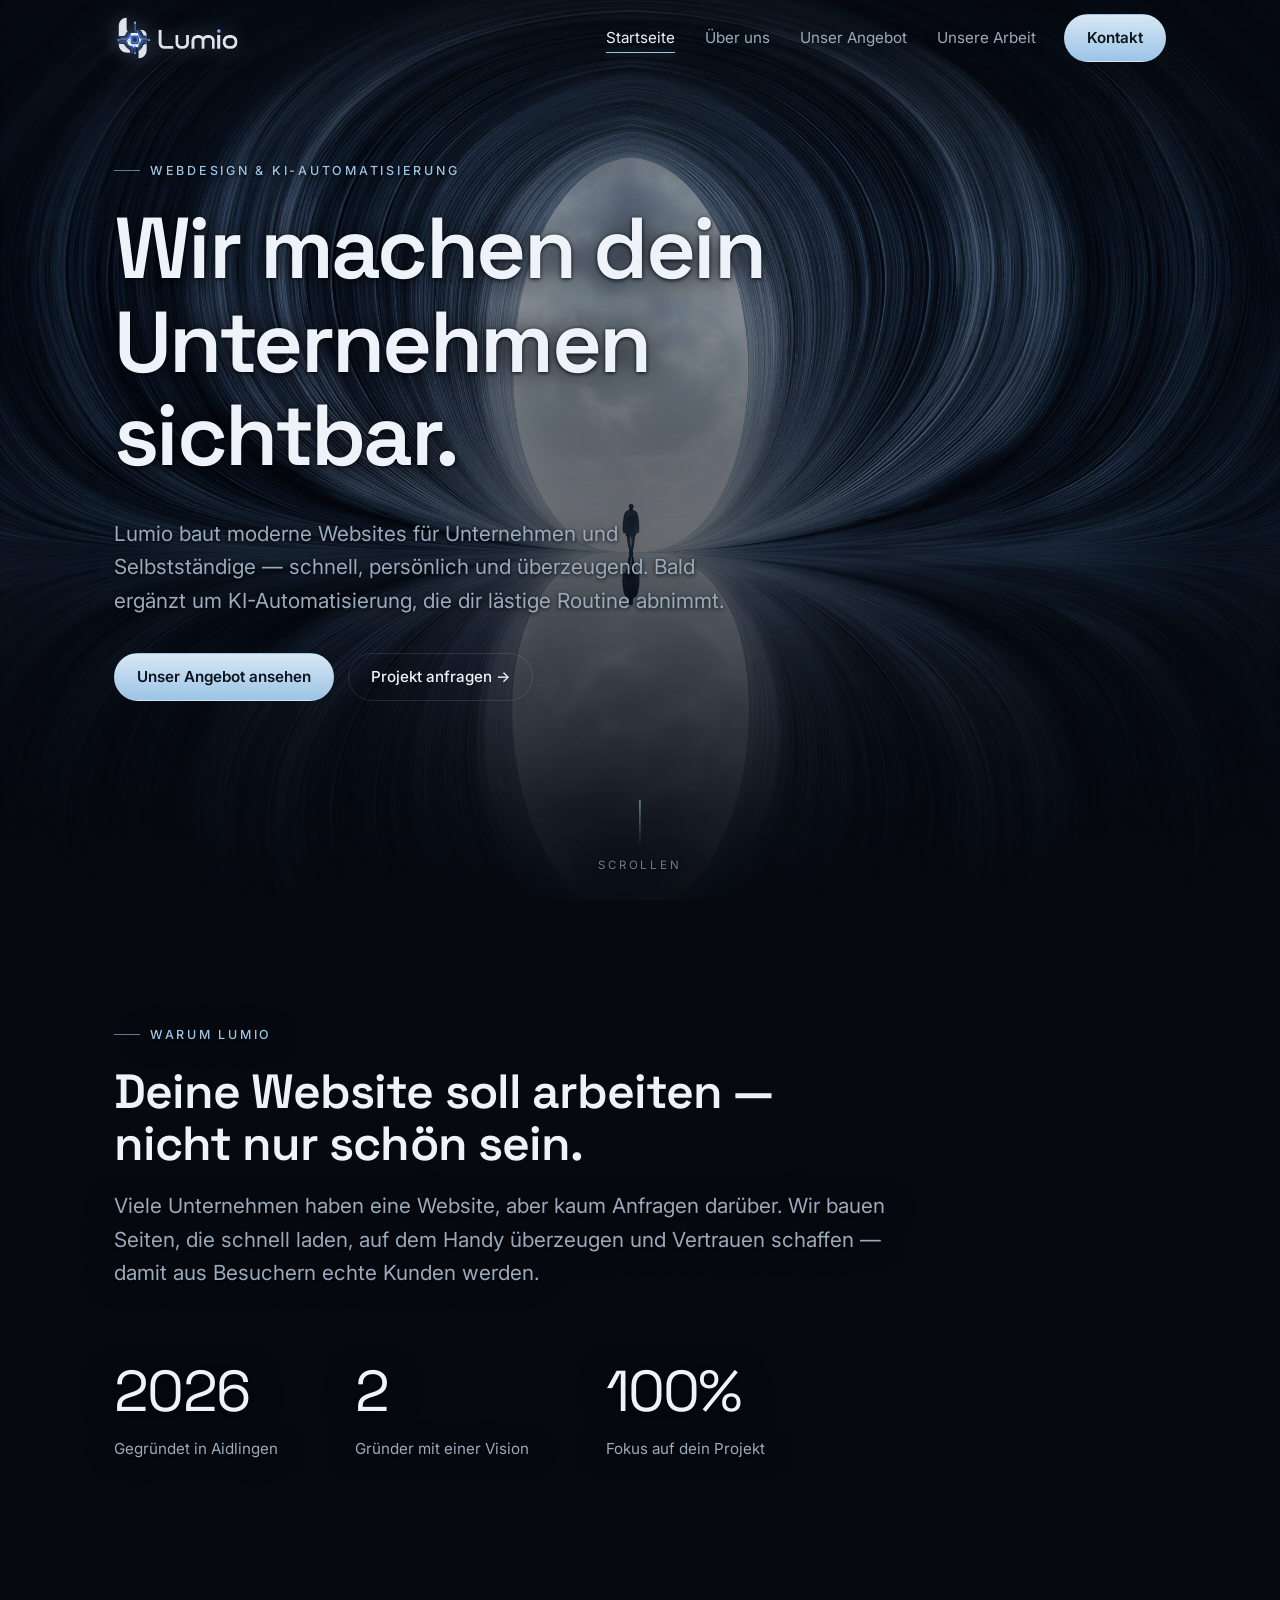
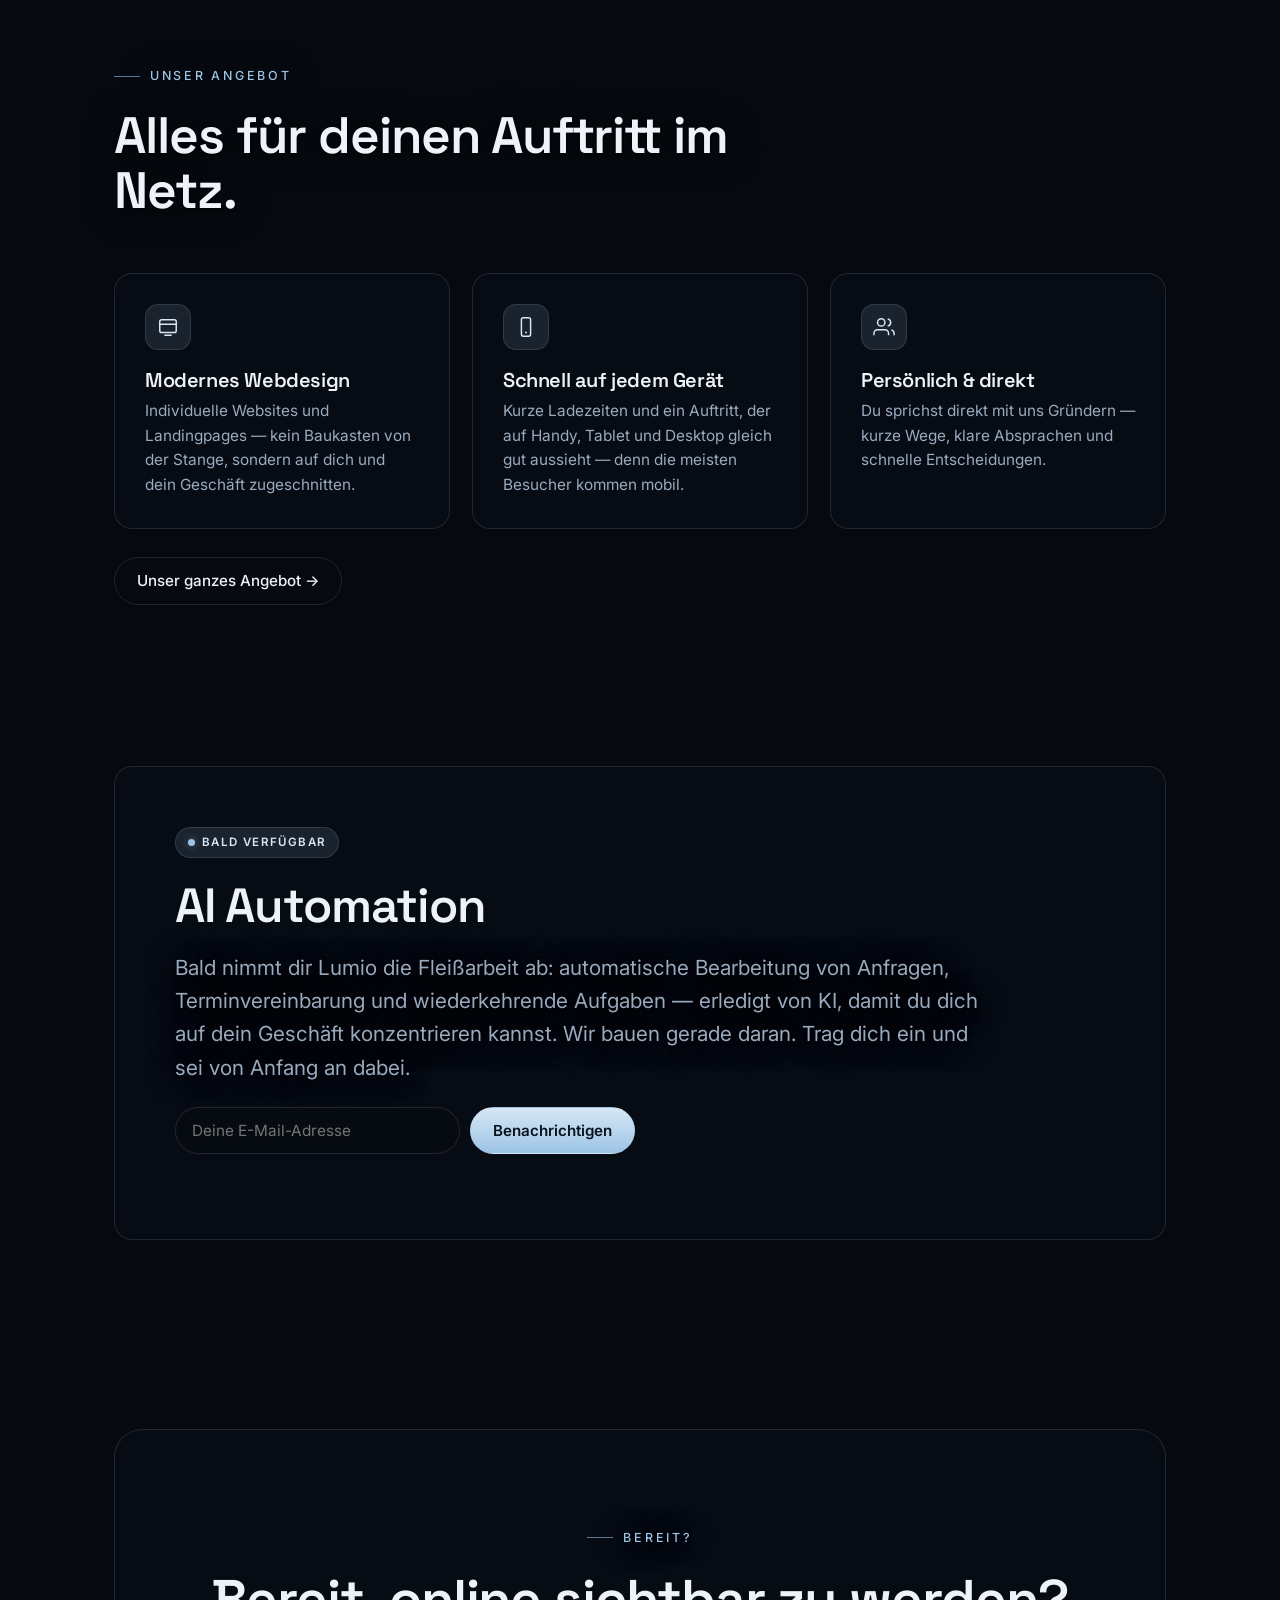
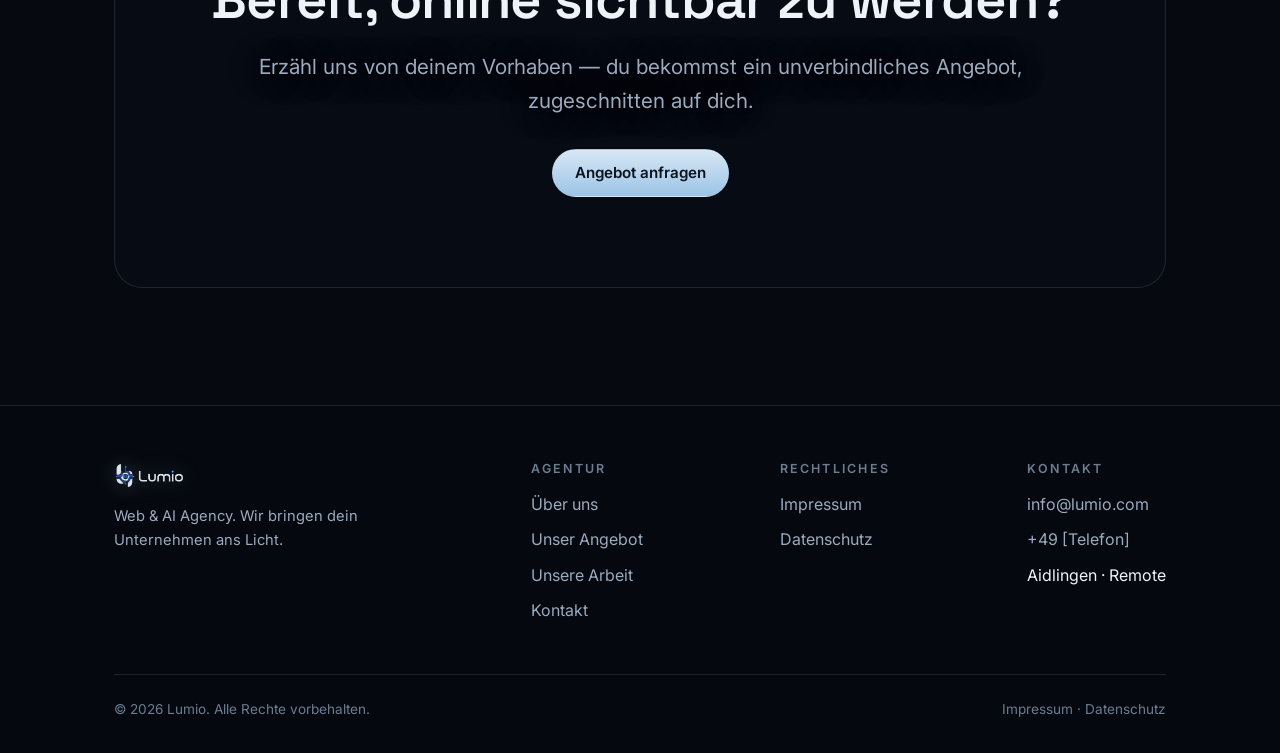
==== commit 26c7abf2: "Inhalts-Überarbeitung: kein 'lokal', kein SEO/Google, Studio->Agentur, Gründer schlanker, Phasen les" ====
--- a/index.html
+++ b/index.html
@@ -4,7 +4,7 @@
   <meta charset="UTF-8">
   <meta name="viewport" content="width=device-width, initial-scale=1.0">
   <title>Lumio — Webdesign &amp; KI-Automatisierung aus Aidlingen</title>
-  <meta name="description" content="Lumio baut moderne Websites für lokale Unternehmen und Selbstständige in und um Aidlingen — schnell, individuell und so, dass deine Kunden dich finden. Bald: KI-Automatisierung.">
+  <meta name="description" content="Lumio baut moderne Websites für Unternehmen und Selbstständige in und um Aidlingen — schnell, individuell und überzeugend. Bald: KI-Automatisierung.">
   <link rel="preconnect" href="https://fonts.googleapis.com">
   <link rel="preconnect" href="https://fonts.gstatic.com" crossorigin>
   <link href="https://fonts.googleapis.com/css2?family=Inter:wght@400;500;600&family=Space+Grotesk:wght@400;500;600;700&display=swap" rel="stylesheet">
@@ -49,7 +49,7 @@
       <div class="container hero__inner">
         <span class="eyebrow">Webdesign &amp; KI-Automatisierung</span>
         <h1 class="display">Wir machen dein Unternehmen sichtbar.</h1>
-        <p class="lead">Lumio baut moderne Websites für lokale Unternehmen und Selbstständige — schnell, persönlich und so, dass dich deine Kunden endlich finden. Bald ergänzt um KI-Automatisierung, die dir lästige Routine abnimmt.</p>
+        <p class="lead">Lumio baut moderne Websites für Unternehmen und Selbstständige — schnell, persönlich und überzeugend. Bald ergänzt um KI-Automatisierung, die dir lästige Routine abnimmt.</p>
         <div class="hero__cta">
           <a href="leistungen.html" class="btn btn--solid">Unser Angebot ansehen</a>
           <a href="kontakt.html" class="btn btn--ghost">Projekt anfragen →</a>
@@ -67,13 +67,12 @@
         <div class="reveal" style="max-width: 780px;">
           <span class="eyebrow">Warum Lumio</span>
           <h2 style="font-size: clamp(1.9rem, 4vw, 3rem);">Deine Website soll arbeiten — nicht nur schön sein.</h2>
-          <p class="lead">Viele kleine Unternehmen haben eine Website, aber kaum Anfragen darüber. Wir bauen Seiten, die schnell laden, auf dem Handy überzeugen und bei Google in deiner Region gefunden werden — damit aus Besuchern echte Kund:innen werden.</p>
+          <p class="lead">Viele Unternehmen haben eine Website, aber kaum Anfragen darüber. Wir bauen Seiten, die schnell laden, auf dem Handy überzeugen und Vertrauen schaffen — damit aus Besuchern echte Kunden werden.</p>
         </div>
         <div class="stats reveal" style="margin-top: 48px;">
           <div class="stat"><div class="stat__num">2026</div><div class="stat__label">Gegründet in Aidlingen</div></div>
           <div class="stat"><div class="stat__num">2</div><div class="stat__label">Gründer mit einer Vision</div></div>
           <div class="stat"><div class="stat__num">100%</div><div class="stat__label">Fokus auf dein Projekt</div></div>
-          <div class="stat"><div class="stat__num">1&nbsp;Tag</div><div class="stat__label">Antwortzeit auf Anfragen</div></div>
         </div>
       </div>
     </section>
@@ -92,14 +91,14 @@
             <p>Individuelle Websites und Landingpages — kein Baukasten von der Stange, sondern auf dich und dein Geschäft zugeschnitten.</p>
           </article>
           <article class="card reveal">
-            <div class="card__icon"><svg viewBox="0 0 24 24" fill="none" stroke="currentColor" stroke-width="1.6"><circle cx="11" cy="11" r="7"/><path d="M21 21l-4.3-4.3"/></svg></div>
-            <h3>Gefunden werden</h3>
-            <p>Schnell, mobil und mit SEO-Grundlagen — damit dich Kund:innen bei Google in deiner Region finden.</p>
+            <div class="card__icon"><svg viewBox="0 0 24 24" fill="none" stroke="currentColor" stroke-width="1.6"><rect x="7" y="2" width="10" height="20" rx="2"/><path d="M11 18h2"/></svg></div>
+            <h3>Schnell auf jedem Gerät</h3>
+            <p>Kurze Ladezeiten und ein Auftritt, der auf Handy, Tablet und Desktop gleich gut aussieht — denn die meisten Besucher kommen mobil.</p>
           </article>
           <article class="card reveal">
-            <div class="card__icon"><svg viewBox="0 0 24 24" fill="none" stroke="currentColor" stroke-width="1.6"><path d="M21 10c0 7-9 13-9 13s-9-6-9-13a9 9 0 0 1 18 0z"/><circle cx="12" cy="10" r="3"/></svg></div>
-            <h3>Persönlich &amp; aus der Region</h3>
-            <p>Feste Ansprechpartner aus Aidlingen — kurze Wege, schnelle Antworten und echte Betreuung statt Hotline.</p>
+            <div class="card__icon"><svg viewBox="0 0 24 24" fill="none" stroke="currentColor" stroke-width="1.6"><path d="M17 21v-2a4 4 0 0 0-4-4H5a4 4 0 0 0-4 4v2"/><circle cx="9" cy="7" r="4"/><path d="M23 21v-2a4 4 0 0 0-3-3.87M16 3.13A4 4 0 0 1 16 11"/></svg></div>
+            <h3>Persönlich &amp; direkt</h3>
+            <p>Du sprichst direkt mit uns Gründern — kurze Wege, klare Absprachen und schnelle Entscheidungen.</p>
           </article>
         </div>
         <p class="reveal" style="margin-top: 28px;"><a href="leistungen.html" class="btn btn--ghost">Unser ganzes Angebot →</a></p>
@@ -143,10 +142,10 @@
           <a href="index.html" class="brand" style="margin-bottom:16px;">
             <img class="brand__logo brand__logo--sm" src="assets/logo-lockup-light.png" alt="Lumio">
           </a>
-          <p style="font-size:0.92rem;">Digital- &amp; Brandstudio. Wir führen Marken durch das Tor in neue Welten.</p>
+          <p style="font-size:0.92rem;">Web &amp; AI Agency. Wir bringen dein Unternehmen ans Licht.</p>
         </div>
         <div class="footer-col">
-          <h4>Studio</h4>
+          <h4>Agentur</h4>
           <ul>
             <li><a href="ueber-uns.html">Über uns</a></li>
             <li><a href="leistungen.html">Unser Angebot</a></li>
--- a/css/style.css
+++ b/css/style.css
@@ -292,18 +292,21 @@
 .hero {
   min-height: 100vh;
   display: flex;
-  align-items: center;
+  align-items: flex-start;
+  padding-top: clamp(120px, 17vh, 190px);
   position: relative;
 }
-.hero__inner { max-width: 760px; }
-.hero .lead { margin-bottom: 36px; }
+.hero__inner { max-width: var(--maxw); }
+.hero .display { max-width: 760px; }
+.hero .lead { margin-bottom: 36px; max-width: 50ch; }
 .hero__cta { display: flex; flex-wrap: wrap; gap: 14px; }
 
 .scroll-cue {
-  position: absolute;
+  position: fixed;          /* stays pinned to the bottom screen edge */
   left: 50%;
-  bottom: 34px;
+  bottom: 26px;
   transform: translateX(-50%);
+  z-index: 40;
   display: flex;
   flex-direction: column;
   align-items: center;
@@ -312,7 +315,9 @@
   font-size: 0.72rem;
   letter-spacing: 0.24em;
   text-transform: uppercase;
-}
+  transition: opacity 0.4s var(--ease);
+}
+.scroll-cue.is-hidden { opacity: 0; pointer-events: none; }
 .scroll-cue__line {
   width: 1px; height: 46px;
   background: linear-gradient(var(--accent), transparent);
@@ -335,12 +340,14 @@
 
 /* Smaller hero for inner pages */
 .page-hero {
-  min-height: 78vh;
-  display: flex;
-  align-items: flex-end;
-  padding-bottom: clamp(48px, 9vh, 110px);
-}
-.page-hero__inner { max-width: 820px; }
+  min-height: 64vh;
+  display: flex;
+  align-items: flex-start;
+  padding-top: clamp(120px, 17vh, 190px);
+  padding-bottom: clamp(48px, 8vh, 96px);
+}
+.page-hero__inner { max-width: var(--maxw); }
+.page-hero .display { max-width: 820px; }
 
 /* ============================================================
    Cards / grids
@@ -1006,7 +1013,7 @@
   display: block;
 }
 .flow__step h3 { font-size: 1.4rem; margin-bottom: 0.3em; }
-.flow__step p { margin-bottom: 0; }
+.flow__step p { margin-bottom: 0; color: #cdd9e8; }
 .flow__step .icon-row { display: flex; gap: 14px; margin-top: 14px; color: var(--muted-2); }
 .flow__step .icon-row svg { width: 20px; height: 20px; }
 
@@ -1016,25 +1023,29 @@
 .logos {
   display: flex;
   flex-wrap: wrap;
+  align-items: center;
   justify-content: center;
-  gap: 24px;
+  gap: clamp(48px, 9vw, 112px);
 }
 .logo-card {
-  width: 280px;
-  height: 160px;
-  display: flex;
+  display: inline-flex;
   align-items: center;
   justify-content: center;
-  padding: 30px 36px;
-  border-radius: 16px;
-  background: #ffffff;
-  border: 1px solid var(--line);
-  box-shadow: 0 14px 40px -16px rgba(0, 0, 0, 0.6);
-  transition: transform 0.35s var(--ease), box-shadow 0.35s var(--ease);
-}
-.logo-card:hover { transform: translateY(-5px); box-shadow: 0 20px 50px -18px rgba(0, 0, 0, 0.7); }
-.logo-card img { max-width: 100%; max-height: 100%; object-fit: contain; display: block; }
-@media (max-width: 640px) { .logo-card { width: 100%; max-width: 320px; } }
+  text-decoration: none;
+  cursor: pointer;
+  opacity: 0.9;
+  transition: transform 0.35s var(--ease), opacity 0.35s var(--ease), filter 0.35s var(--ease);
+}
+.logo-card:hover { opacity: 1; transform: translateY(-4px); filter: drop-shadow(0 10px 24px rgba(0, 0, 0, 0.55)); }
+.logo-card img { display: block; width: auto; }
+/* piline is a wide wordmark, Brüll is a tall monogram — sized for equal optical weight */
+.logo-card--piline img { height: clamp(40px, 7vw, 56px); }
+.logo-card--db img { height: clamp(104px, 17vw, 144px); }
+@media (max-width: 640px) {
+  .logos { gap: 44px; }
+  .logo-card--piline img { height: 46px; }
+  .logo-card--db img { height: 116px; }
+}
 
 /* ============================================================
    Legibility over the bright portal — soft dark halo behind
@@ -1050,6 +1061,7 @@
 .stat__label,
 .flow__phase,
 .flow__step h3,
+.flow__step p,
 .scroll-cue {
   text-shadow: 0 2px 30px rgba(4, 7, 12, 0.88), 0 1px 4px rgba(4, 7, 12, 0.95);
 }
@@ -1115,3 +1127,203 @@
   filter: drop-shadow(0 0 15px rgba(156, 196, 230, 0.55));
 }
 .brand__logo--sm { height: 27px; }
+
+/* ============================================================
+   Website-Pakete / Preise (Unser Angebot)
+   ============================================================ */
+.pricing {
+  display: grid;
+  grid-template-columns: repeat(3, 1fr);
+  gap: 22px;
+  align-items: stretch;
+}
+.price-card {
+  position: relative;
+  display: flex;
+  flex-direction: column;
+  padding: 38px 30px 32px;
+  border-radius: var(--radius);
+  background: var(--panel);
+  backdrop-filter: blur(14px);
+  -webkit-backdrop-filter: blur(14px);
+  border: 1px solid var(--line);
+  text-align: center;
+  transition: transform 0.4s var(--ease), border-color 0.4s, background 0.4s, box-shadow 0.4s;
+}
+.price-card:hover {
+  transform: translateY(-6px);
+  border-color: rgba(156, 196, 230, 0.4);
+  background: var(--panel-2);
+}
+/* Featured (BUSINESS) — glowing border (top/bottom level with the others) */
+.price-card--featured {
+  border-color: var(--accent);
+  background: var(--panel-2);
+  box-shadow: 0 0 0 1px rgba(156, 196, 230, 0.35), 0 26px 64px -26px var(--glow);
+}
+.price-card__badge {
+  position: absolute;
+  top: -13px; left: 50%;
+  transform: translateX(-50%);
+  white-space: nowrap;
+  font-family: var(--font-body);
+  font-size: 0.74rem;
+  font-weight: 600;
+  letter-spacing: 0.04em;
+  padding: 7px 18px;
+  border-radius: 100px;
+  color: #0a141f;
+  background: linear-gradient(180deg, var(--accent-2), var(--accent));
+  box-shadow: 0 10px 26px -8px var(--glow);
+}
+.price-card__head h3 {
+  font-size: 1.5rem;
+  letter-spacing: 0.05em;
+  margin-bottom: 0.5em;
+}
+.price-card__tagline {
+  font-size: 0.92rem;
+  color: var(--muted);
+  margin: 0 auto;
+  max-width: 30ch;
+  min-height: 2.9em;
+}
+.price {
+  display: flex;
+  flex-direction: column;
+  align-items: center;
+  gap: 2px;
+  margin: 24px 0 6px;
+}
+.price__from { font-size: 0.95rem; color: var(--muted); }
+.price__amount {
+  font-family: var(--font-display);
+  font-size: clamp(2.6rem, 4.6vw, 3.5rem);
+  font-weight: 600;
+  letter-spacing: -0.02em;
+  color: var(--ink);
+  line-height: 1.05;
+}
+.price__period { font-size: 0.9rem; color: var(--muted-2); }
+.feat-list {
+  list-style: none;
+  margin: 24px 0 30px;
+  padding: 26px 0 0;
+  border-top: 1px solid var(--line);
+  display: grid;
+  gap: 14px;
+  text-align: left;
+}
+.feat-list li {
+  display: flex;
+  align-items: flex-start;
+  gap: 12px;
+  font-size: 0.96rem;
+  color: var(--ink);
+}
+.feat-list li::before {
+  content: "✓";
+  flex: none;
+  width: 20px; height: 20px;
+  display: grid;
+  place-items: center;
+  border-radius: 50%;
+  font-size: 0.66rem;
+  font-weight: 700;
+  color: var(--accent-2);
+  background: rgba(156, 196, 230, 0.16);
+  border: 1px solid rgba(156, 196, 230, 0.35);
+}
+.price-card__cta { margin-top: auto; justify-content: center; width: 100%; }
+.price-card:not(.price-card--featured) .price-card__cta {
+  background: rgba(156, 196, 230, 0.1);
+  color: var(--ink);
+  border-color: var(--line);
+}
+.price-card:not(.price-card--featured) .price-card__cta:hover {
+  background: rgba(156, 196, 230, 0.2);
+  border-color: var(--accent);
+}
+
+/* Vertrauens-Leiste */
+.assurance {
+  display: grid;
+  grid-template-columns: repeat(3, 1fr);
+  gap: 20px;
+  max-width: 880px;
+  margin-inline: auto;
+  padding: 26px clamp(22px, 4vw, 40px);
+  margin-top: 42px;
+}
+.assurance__item {
+  display: flex;
+  align-items: center;
+  gap: 14px;
+  font-size: 0.95rem;
+  color: var(--ink);
+  line-height: 1.3;
+}
+.assurance__icon {
+  width: 42px; height: 42px;
+  flex: none;
+  display: grid;
+  place-items: center;
+  border-radius: 12px;
+  background: rgba(156, 196, 230, 0.12);
+  border: 1px solid var(--line);
+  color: var(--accent-2);
+}
+.assurance__icon svg { width: 20px; height: 20px; }
+.pricing-note {
+  display: flex;
+  align-items: center;
+  justify-content: center;
+  gap: 9px;
+  margin: 22px 0 0;
+  font-size: 0.92rem;
+  font-weight: 500;
+  color: var(--ink);
+  text-align: center;
+  /* dark halo so it stays legible over the bright centre of the portal */
+  text-shadow: 0 2px 26px rgba(4, 7, 12, 0.95), 0 1px 4px rgba(4, 7, 12, 0.98);
+}
+.pricing-note svg { width: 16px; height: 16px; flex: none; color: var(--accent); }
+
+/* Horizontaler Abschluss-CTA */
+.cta--row {
+  display: flex;
+  align-items: center;
+  gap: clamp(22px, 4vw, 44px);
+  text-align: left;
+  padding: clamp(32px, 4vw, 50px) clamp(30px, 5vw, 64px);
+}
+.cta__icon {
+  width: 92px; height: 92px;
+  flex: none;
+  display: grid;
+  place-items: center;
+  border-radius: 50%;
+  background: radial-gradient(circle at 38% 32%, rgba(156, 196, 230, 0.32), rgba(156, 196, 230, 0.05));
+  border: 1px solid var(--line);
+  box-shadow: 0 0 34px -8px var(--glow);
+  color: var(--accent-2);
+}
+.cta__icon svg { width: 42px; height: 42px; }
+.cta__body { flex: 1; }
+.cta--row h2 { font-size: clamp(1.6rem, 3vw, 2.4rem); margin-bottom: 0.3em; }
+.cta--row .lead { margin: 0; max-width: 46ch; }
+.cta--row .btn { flex: none; }
+
+@media (max-width: 880px) {
+  .pricing { grid-template-columns: 1fr; max-width: 440px; margin-inline: auto; }
+  .price-card--featured { transform: none; }
+  .assurance { grid-template-columns: repeat(3, 1fr); max-width: 520px; }
+}
+@media (max-width: 760px) {
+  .cta--row { flex-direction: column; text-align: center; }
+  .cta--row h2 { text-align: center; }
+  .cta--row .lead { margin-inline: auto; }
+}
+@media (max-width: 520px) {
+  .assurance { grid-template-columns: 1fr; }
+}
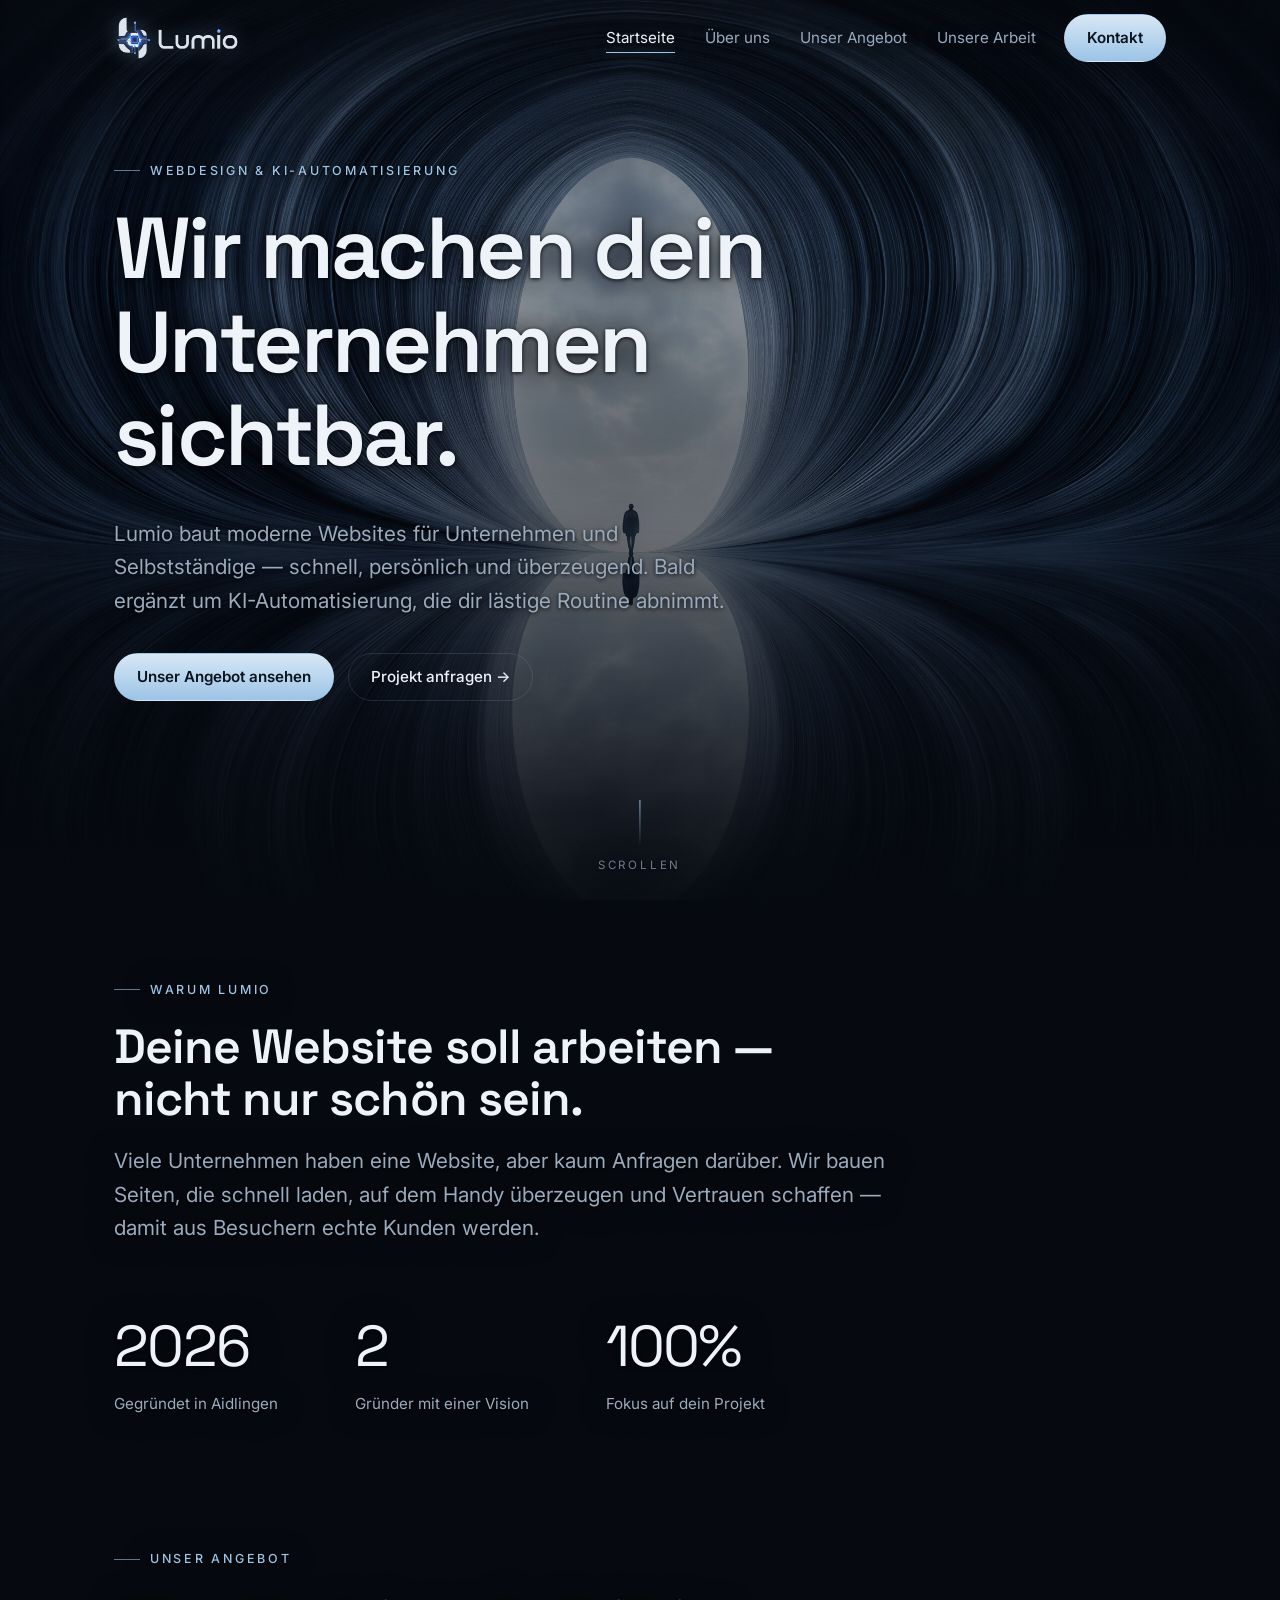
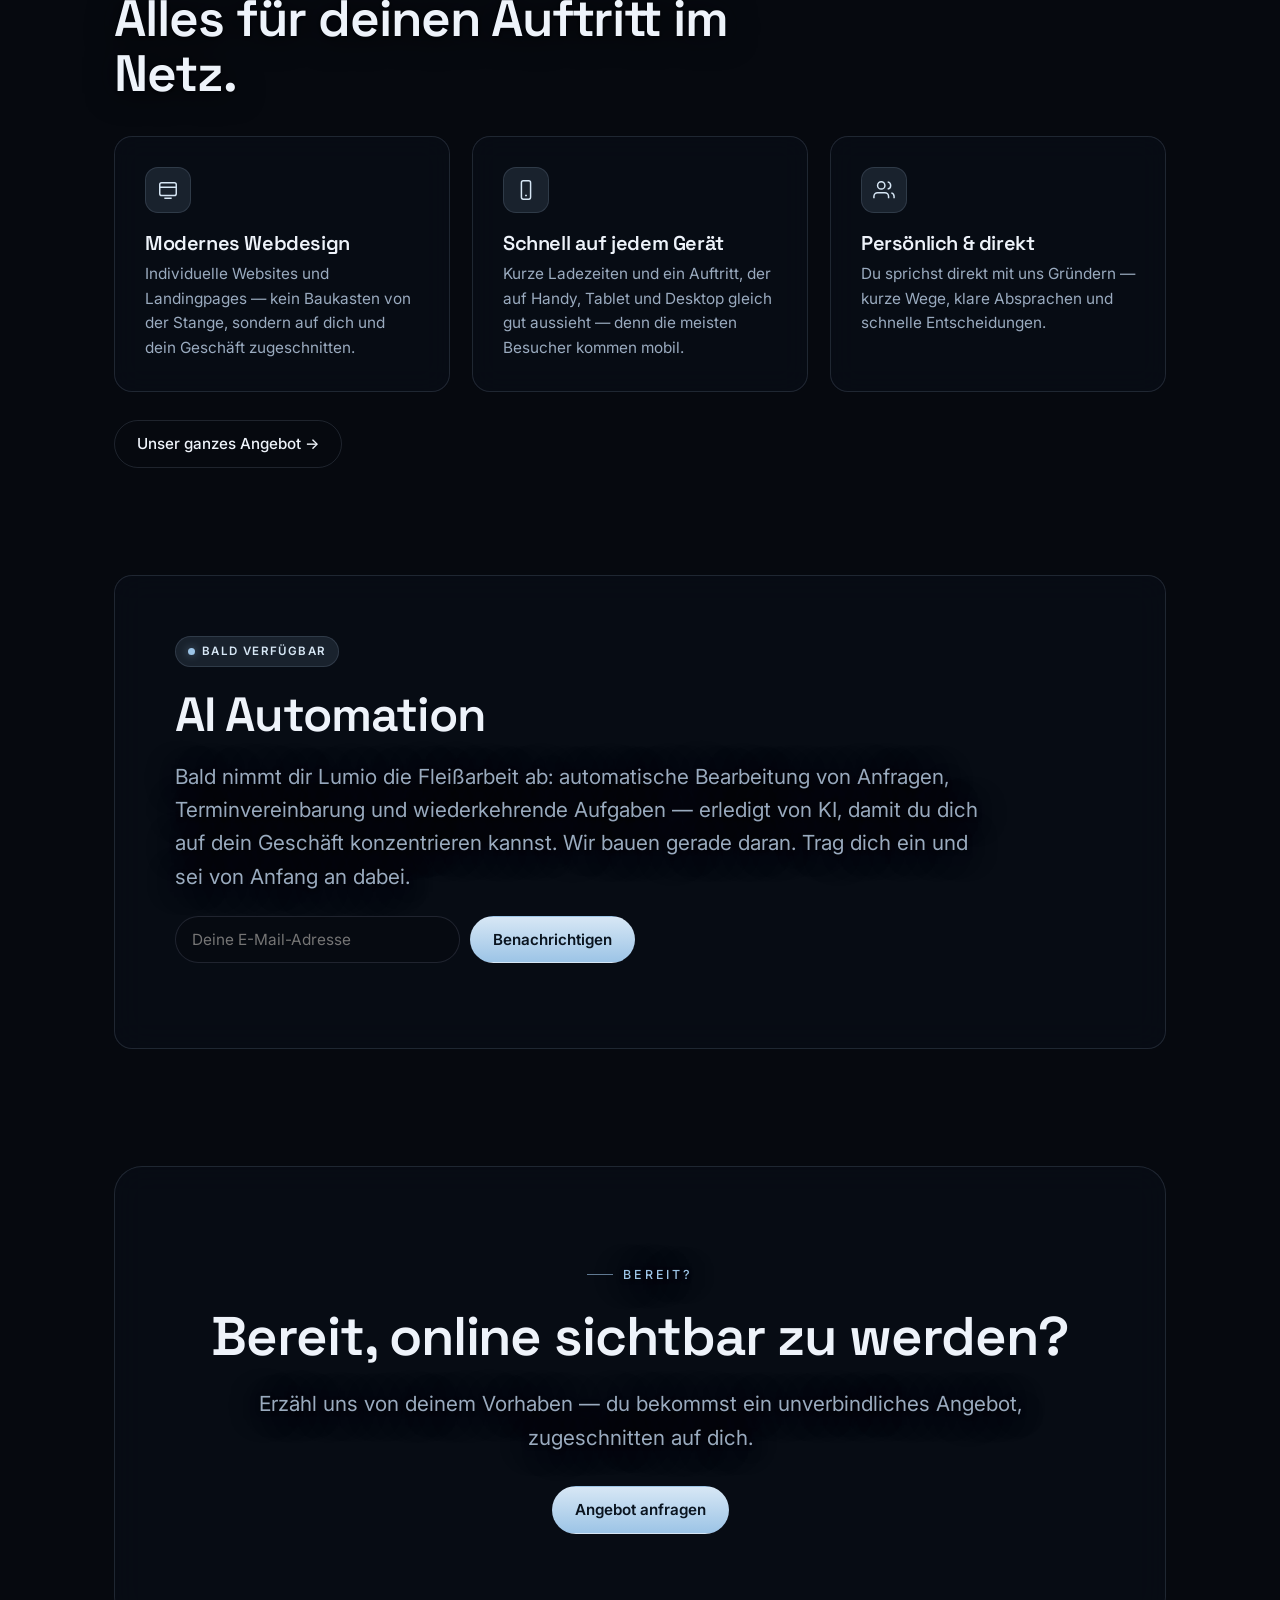
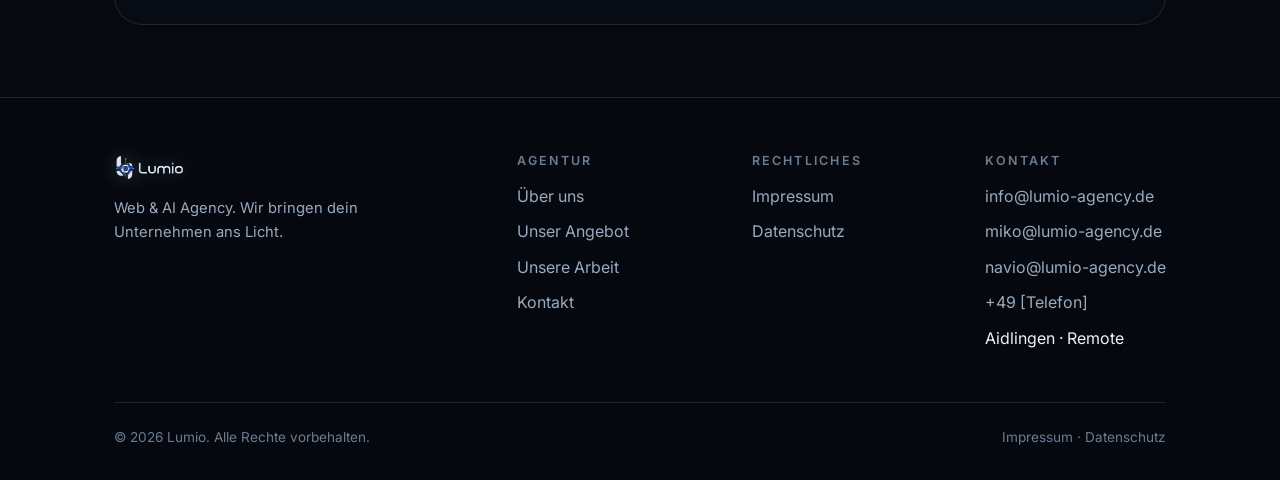
==== commit 7e1e3823: "Echte Geschäfts-E-Mails eingetragen (info@/miko@/navio@lumio-agency.de) - Alte Platzhalter-Adresse i" ====
--- a/index.html
+++ b/index.html
@@ -52,7 +52,7 @@
         <p class="lead">Lumio baut moderne Websites für Unternehmen und Selbstständige — schnell, persönlich und überzeugend. Bald ergänzt um KI-Automatisierung, die dir lästige Routine abnimmt.</p>
         <div class="hero__cta">
           <a href="leistungen.html" class="btn btn--solid">Unser Angebot ansehen</a>
-          <a href="kontakt.html" class="btn btn--ghost">Projekt anfragen →</a>
+          <a href="angebot.html" class="btn btn--ghost">Projekt anfragen →</a>
         </div>
       </div>
       <div class="scroll-cue">
@@ -128,7 +128,7 @@
           <span class="eyebrow" style="justify-content:center;">Bereit?</span>
           <h2>Bereit, online sichtbar zu werden?</h2>
           <p class="lead">Erzähl uns von deinem Vorhaben — du bekommst ein unverbindliches Angebot, zugeschnitten auf dich.</p>
-          <a href="kontakt.html" class="btn btn--solid">Angebot anfragen</a>
+          <a href="angebot.html" class="btn btn--solid">Angebot anfragen</a>
         </div>
       </div>
     </section>
@@ -163,7 +163,9 @@
         <div class="footer-col">
           <h4>Kontakt</h4>
           <ul>
-            <li><a href="mailto:info@lumio.com">info@lumio.com</a></li>
+            <li><a href="mailto:info@lumio-agency.de">info@lumio-agency.de</a></li>
+            <li><a href="mailto:miko@lumio-agency.de">miko@lumio-agency.de</a></li>
+            <li><a href="mailto:navio@lumio-agency.de">navio@lumio-agency.de</a></li>
             <li><a href="tel:+4970000000000">+49 [Telefon]</a></li>
             <li>Aidlingen · Remote</li>
           </ul>
--- a/css/style.css
+++ b/css/style.css
@@ -247,8 +247,8 @@
    ============================================================ */
 main { position: relative; z-index: 1; }
 
-.section { padding-block: clamp(80px, 13vh, 160px); }
-.section--tight { padding-block: clamp(56px, 8vh, 96px); }
+.section { padding-block: clamp(48px, 8vh, 96px); }
+.section--tight { padding-block: clamp(32px, 5vh, 60px); }
 
 .eyebrow {
   display: inline-flex;
@@ -340,11 +340,11 @@
 
 /* Smaller hero for inner pages */
 .page-hero {
-  min-height: 64vh;
+  min-height: 52vh;
   display: flex;
   align-items: flex-start;
-  padding-top: clamp(120px, 17vh, 190px);
-  padding-bottom: clamp(48px, 8vh, 96px);
+  padding-top: clamp(108px, 14vh, 168px);
+  padding-bottom: clamp(28px, 5vh, 56px);
 }
 .page-hero__inner { max-width: var(--maxw); }
 .page-hero .display { max-width: 820px; }
@@ -428,7 +428,7 @@
 .stat__label { color: var(--muted); font-size: 0.95rem; }
 
 /* Section heading block */
-.section-head { max-width: 720px; margin-bottom: 54px; }
+.section-head { max-width: 720px; margin-bottom: 34px; }
 .section-head h2 { font-size: clamp(2rem, 4vw, 3.2rem); }
 
 /* ============================================================
@@ -1062,6 +1062,7 @@
 .flow__phase,
 .flow__step h3,
 .flow__step p,
+.contact-info,
 .scroll-cue {
   text-shadow: 0 2px 30px rgba(4, 7, 12, 0.88), 0 1px 4px rgba(4, 7, 12, 0.95);
 }
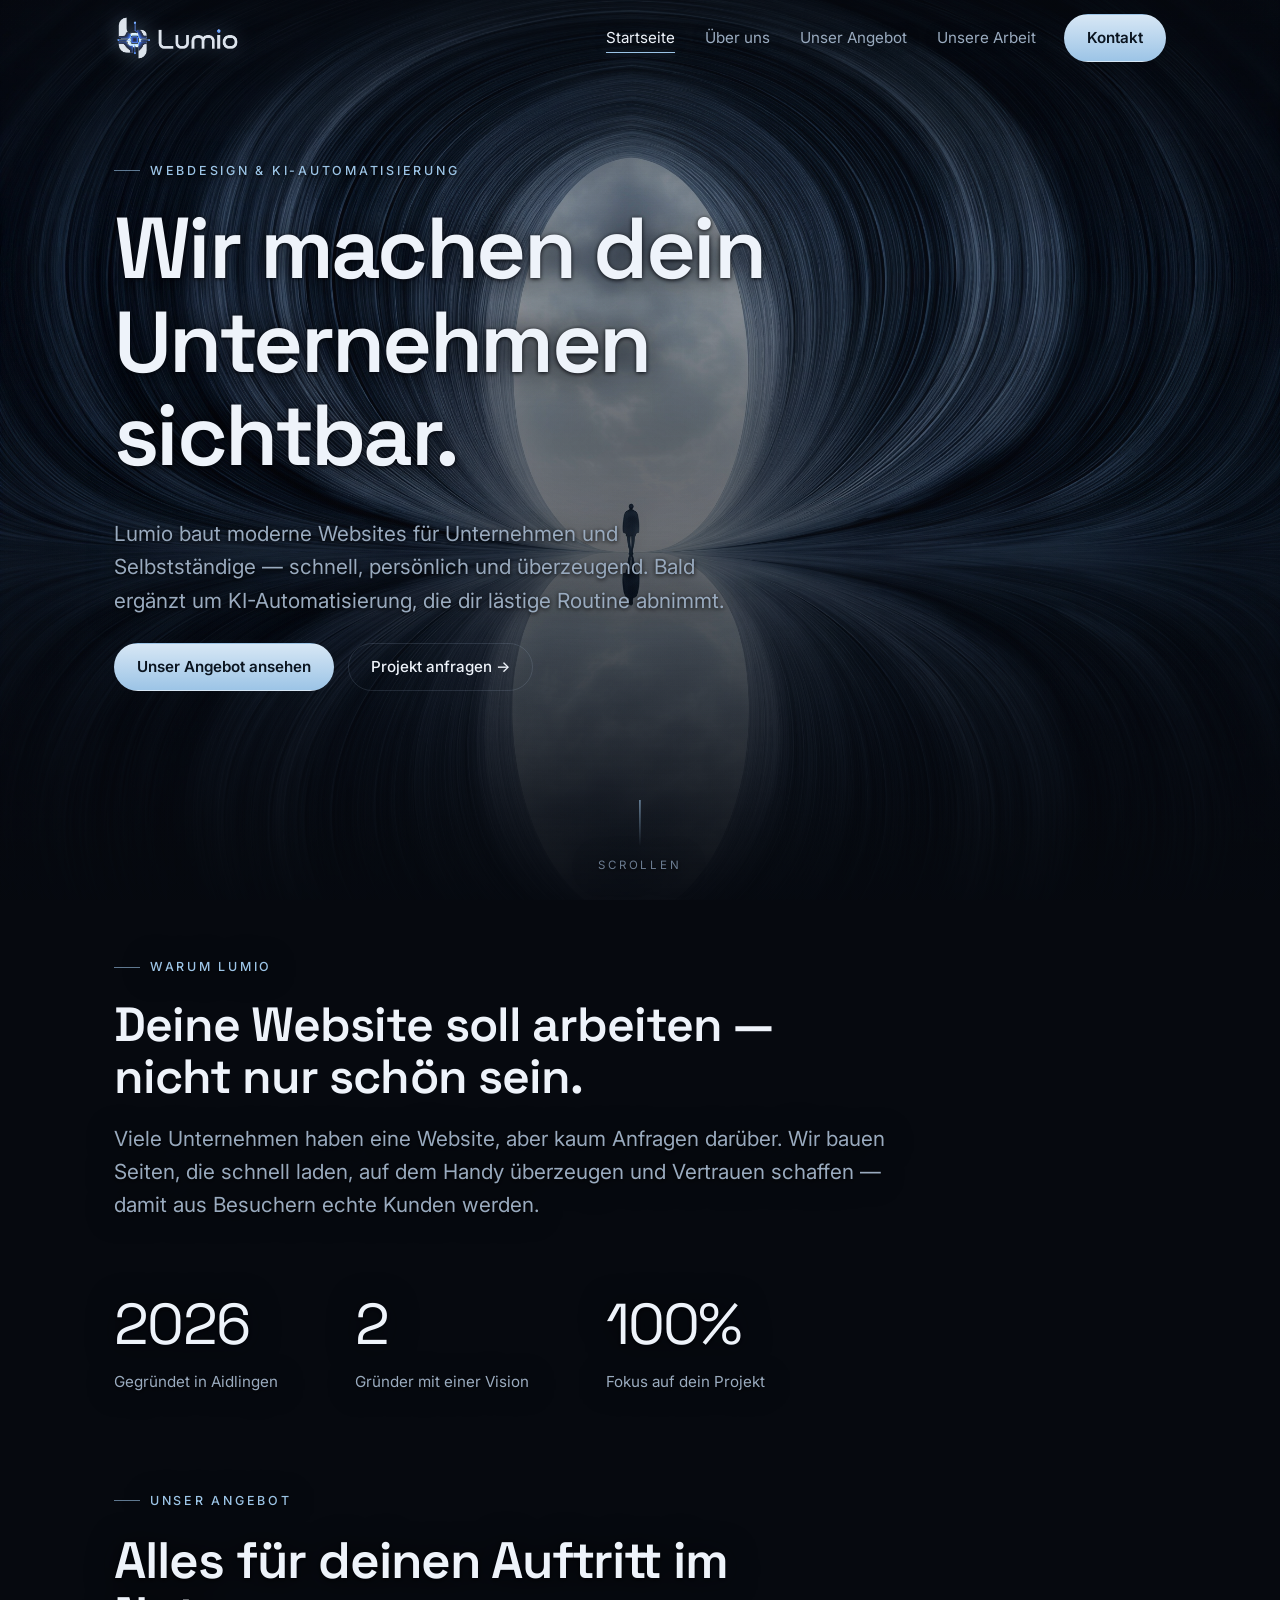
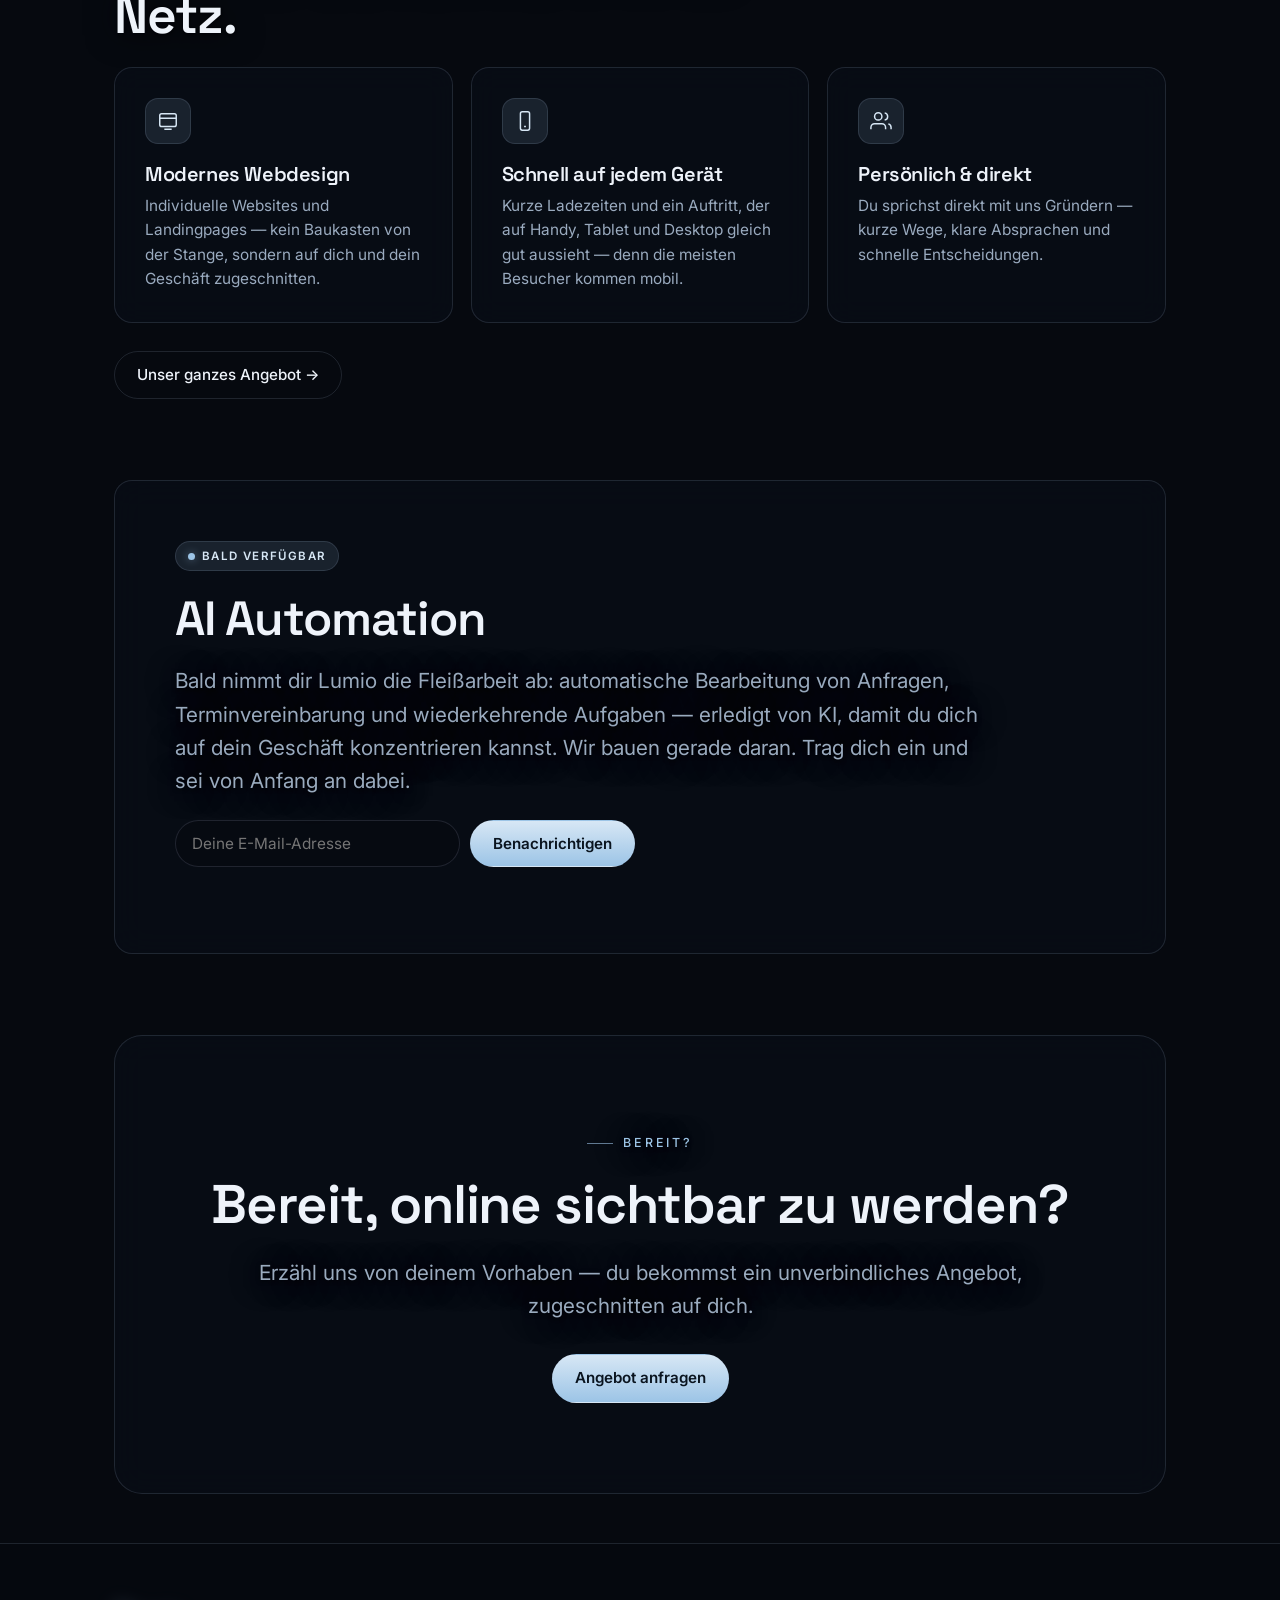
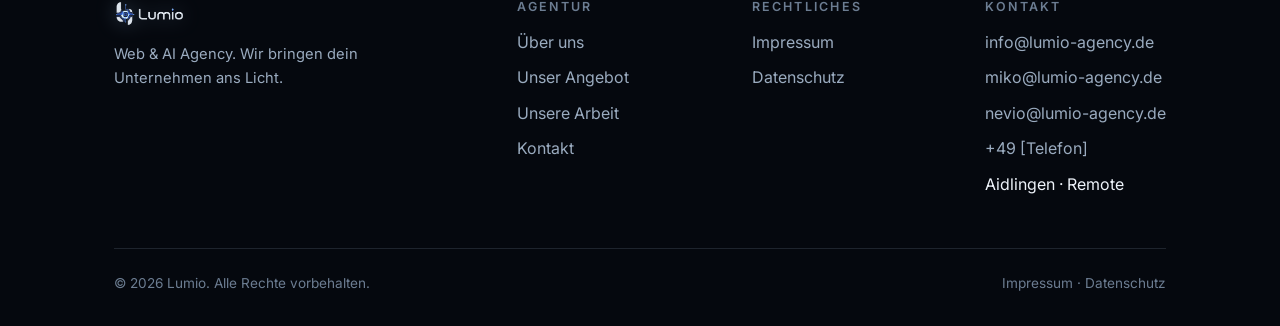
==== commit 0095f290: "E-Mail-Korrektur: navio@ -> nevio@lumio-agency.de (Nevio mit e), site-weit Co-Authored-By: Claude Op" ====
--- a/index.html
+++ b/index.html
@@ -165,7 +165,7 @@
           <ul>
             <li><a href="mailto:info@lumio-agency.de">info@lumio-agency.de</a></li>
             <li><a href="mailto:miko@lumio-agency.de">miko@lumio-agency.de</a></li>
-            <li><a href="mailto:navio@lumio-agency.de">navio@lumio-agency.de</a></li>
+            <li><a href="mailto:nevio@lumio-agency.de">nevio@lumio-agency.de</a></li>
             <li><a href="tel:+4970000000000">+49 [Telefon]</a></li>
             <li>Aidlingen · Remote</li>
           </ul>
--- a/css/style.css
+++ b/css/style.css
@@ -247,8 +247,8 @@
    ============================================================ */
 main { position: relative; z-index: 1; }
 
-.section { padding-block: clamp(48px, 8vh, 96px); }
-.section--tight { padding-block: clamp(32px, 5vh, 60px); }
+.section { padding-block: clamp(34px, 5.5vh, 68px); }
+.section--tight { padding-block: clamp(22px, 3.5vh, 42px); }
 
 .eyebrow {
   display: inline-flex;
@@ -298,7 +298,7 @@
 }
 .hero__inner { max-width: var(--maxw); }
 .hero .display { max-width: 760px; }
-.hero .lead { margin-bottom: 36px; max-width: 50ch; }
+.hero .lead { margin-bottom: 26px; max-width: 50ch; }
 .hero__cta { display: flex; flex-wrap: wrap; gap: 14px; }
 
 .scroll-cue {
@@ -340,11 +340,11 @@
 
 /* Smaller hero for inner pages */
 .page-hero {
-  min-height: 52vh;
+  min-height: 46vh;
   display: flex;
   align-items: flex-start;
-  padding-top: clamp(108px, 14vh, 168px);
-  padding-bottom: clamp(28px, 5vh, 56px);
+  padding-top: clamp(104px, 12vh, 150px);
+  padding-bottom: clamp(18px, 3.5vh, 40px);
 }
 .page-hero__inner { max-width: var(--maxw); }
 .page-hero .display { max-width: 820px; }
@@ -354,7 +354,7 @@
    ============================================================ */
 .grid {
   display: grid;
-  gap: 22px;
+  gap: 18px;
 }
 .grid--3 { grid-template-columns: repeat(3, 1fr); }
 .grid--2 { grid-template-columns: repeat(2, 1fr); }
@@ -428,7 +428,7 @@
 .stat__label { color: var(--muted); font-size: 0.95rem; }
 
 /* Section heading block */
-.section-head { max-width: 720px; margin-bottom: 34px; }
+.section-head { max-width: 720px; margin-bottom: 24px; }
 .section-head h2 { font-size: clamp(2rem, 4vw, 3.2rem); }
 
 /* ============================================================
